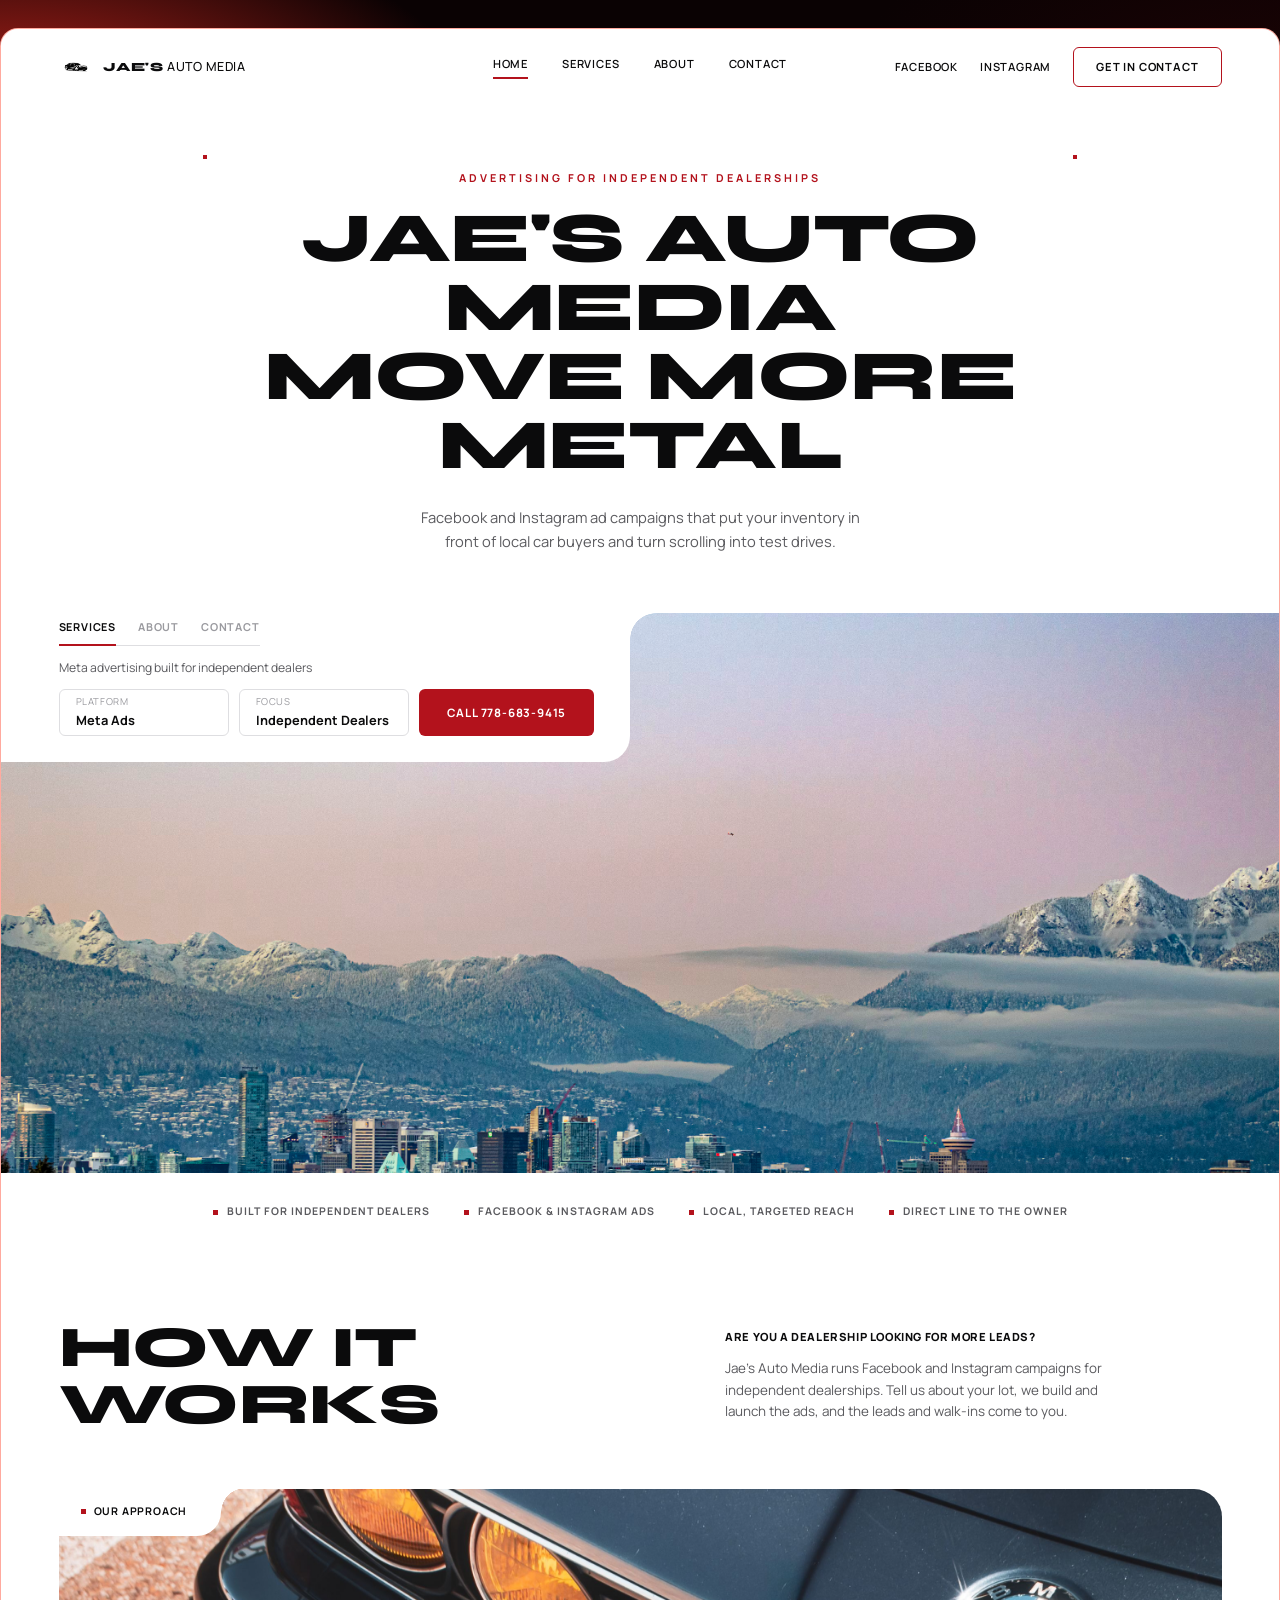
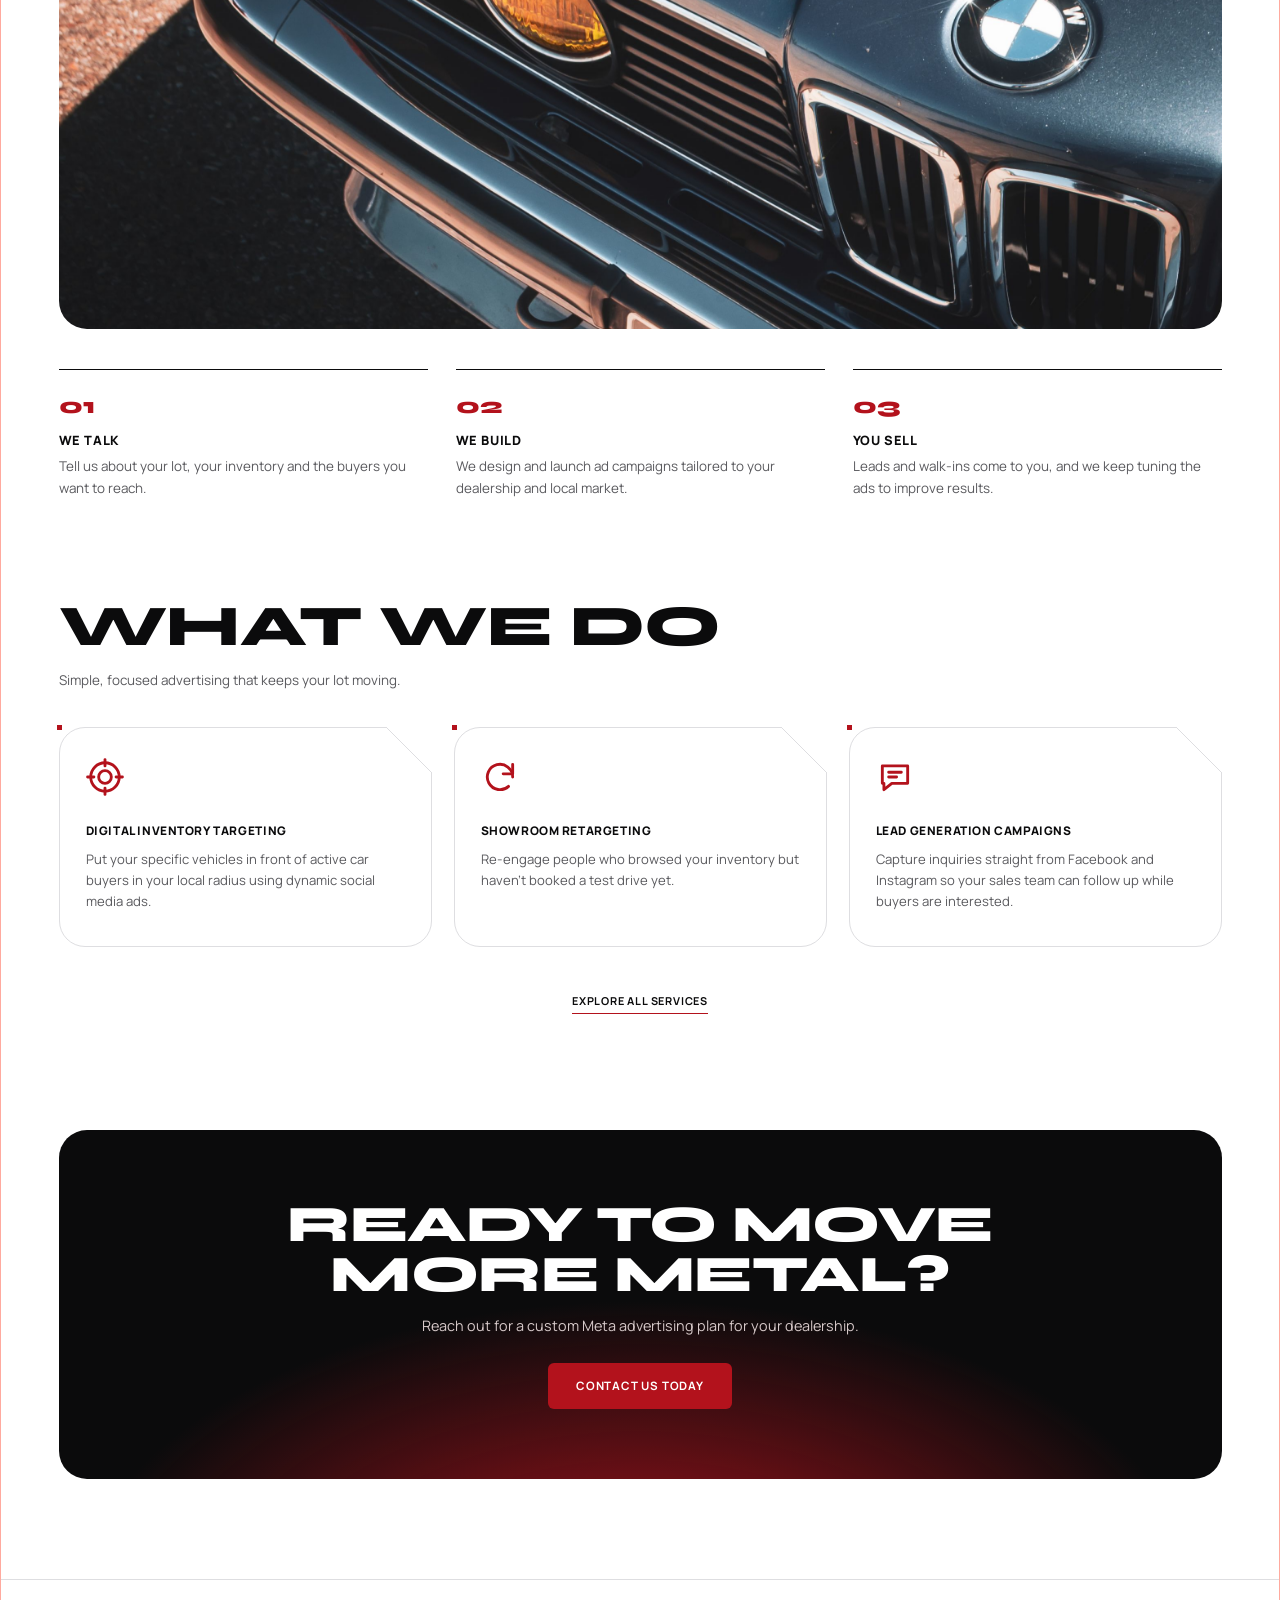
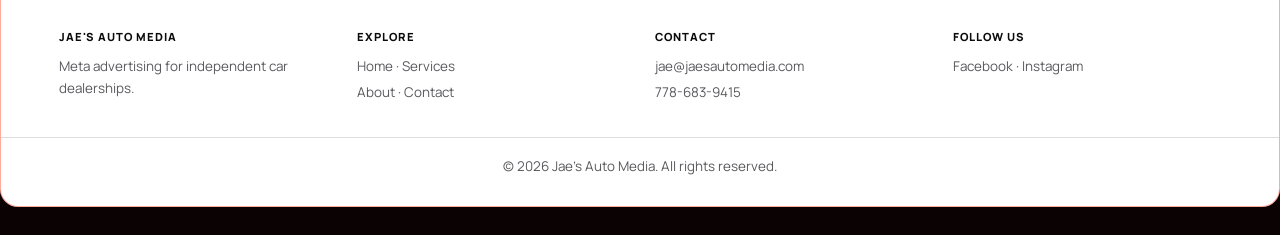
==== index.html @ a82a71c2 "Add files via upload" ====
<!DOCTYPE html>
<html lang="en">
<head>
    <meta charset="UTF-8">
    <meta name="viewport" content="width=device-width, initial-scale=1.0">
    <meta name="theme-color" content="#0a0203">
    <title>Jae's Auto Media | Meta Advertising for Independent Car Dealerships</title>
    <meta name="description" content="Facebook and Instagram advertising built for independent car dealerships. Put your inventory in front of local buyers and fill your lot with real leads.">
    <link rel="preconnect" href="https://fonts.googleapis.com">
    <link rel="preconnect" href="https://fonts.gstatic.com" crossorigin>
    <link href="https://fonts.googleapis.com/css2?family=Manrope:wght@400;500;600;700;800&family=Syne:wght@700;800&display=swap" rel="stylesheet">
    <link rel="stylesheet" href="styles.css">
</head>
<body>
<div class="page">

    <header class="site-header">
        <div class="header-inner">
            <a href="index.html" class="logo-link">
                <img src="images/logo.jpg" alt="Jae's Auto Media Logo" class="nav-logo" onerror="this.style.display='none'">
                <span class="logo-name"><b>Jae's</b>Auto Media</span>
            </a>
            <nav class="mainnav" aria-label="Site pages">
                <a href="index.html" aria-current="page">Home</a>
                <a href="services.html">Services</a>
                <a href="about.html">About</a>
                <a href="contact.html">Contact</a>
            </nav>
            <div class="header-actions">
                <a href="https://www.facebook.com/profile.php?id=61595789626539" target="_blank" rel="noopener" class="social-link">Facebook</a>
                <a href="https://www.instagram.com/jaesautomediaads/" target="_blank" rel="noopener" class="social-link">Instagram</a>
                <a href="contact.html" class="btn-outline">Get in Contact</a>
            </div>
        </div>
    </header>

    <main>
        <section class="hero">
            <div class="hero-text">
                <p class="eyebrow">Advertising for independent dealerships</p>
                <h1 class="display">Jae's Auto Media<br>Move More Metal</h1>
                <p class="hero-sub">Facebook and Instagram ad campaigns that put your inventory in front of local car buyers and turn scrolling into test drives.</p>
            </div>

            <div class="hero-media">
                <div class="hero-photo" role="img" aria-label="Cars on a dealership lot"></div>
                <div class="cutout">
                    <div class="tabs">
                        <a href="services.html" class="active">Services</a>
                        <a href="about.html">About</a>
                        <a href="contact.html">Contact</a>
                    </div>
                    <p class="cut-sub">Meta advertising built for independent dealers</p>
                    <div class="fields">
                        <div class="field"><small>Platform</small><span>Meta Ads</span></div>
                        <div class="field"><small>Focus</small><span>Independent Dealers</span></div>
                        <a href="tel:7786839415" class="btn-red">Call 778-683-9415</a>
                    </div>
                </div>
            </div>

            <div class="highlights">
                <span>Built for independent dealers</span>
                <span>Facebook &amp; Instagram ads</span>
                <span>Local, targeted reach</span>
                <span>Direct line to the owner</span>
            </div>
        </section>

        <section id="process" class="section">
            <div class="two-col">
                <h2 class="display section-title">How it works</h2>
                <div class="side-text">
                    <h4>Are you a dealership looking for more leads?</h4>
                    <p>Jae's Auto Media runs Facebook and Instagram campaigns for independent dealerships. Tell us about your lot, we build and launch the ads, and the leads and walk-ins come to you.</p>
                </div>
            </div>

            <div class="photo-block photo-work" role="img" aria-label="Our approach">
                <div class="cut-label">Our approach</div>
            </div>

            <div class="steps">
                <div class="step">
                    <span class="num">01</span>
                    <h3>We Talk</h3>
                    <p>Tell us about your lot, your inventory and the buyers you want to reach.</p>
                </div>
                <div class="step">
                    <span class="num">02</span>
                    <h3>We Build</h3>
                    <p>We design and launch ad campaigns tailored to your dealership and local market.</p>
                </div>
                <div class="step">
                    <span class="num">03</span>
                    <h3>You Sell</h3>
                    <p>Leads and walk-ins come to you, and we keep tuning the ads to improve results.</p>
                </div>
            </div>
        </section>

        <section id="services" class="section">
            <h2 class="display section-title">What we do</h2>
            <p class="intro">Simple, focused advertising that keeps your lot moving.</p>

            <div class="cards">
                <a href="services.html" class="card">
                    <div class="icon"><svg viewBox="0 0 24 24" fill="none" stroke="currentColor" stroke-width="1.8" stroke-linecap="round" stroke-linejoin="round" aria-hidden="true"><circle cx="12" cy="12" r="9"/><circle cx="12" cy="12" r="4"/><path d="M12 1v4M12 19v4M1 12h4M19 12h4"/></svg></div>
                    <h3>Digital Inventory Targeting</h3>
                    <p>Put your specific vehicles in front of active car buyers in your local radius using dynamic social media ads.</p>
                </a>
                <a href="services.html" class="card">
                    <div class="icon"><svg viewBox="0 0 24 24" fill="none" stroke="currentColor" stroke-width="1.8" stroke-linecap="round" stroke-linejoin="round" aria-hidden="true"><path d="M20 12a8 8 0 1 0-2.6 5.9"/><path d="M20 4v6h-6"/></svg></div>
                    <h3>Showroom Retargeting</h3>
                    <p>Re-engage people who browsed your inventory but haven't booked a test drive yet.</p>
                </a>
                <a href="services.html" class="card">
                    <div class="icon"><svg viewBox="0 0 24 24" fill="none" stroke="currentColor" stroke-width="1.8" stroke-linecap="round" stroke-linejoin="round" aria-hidden="true"><path d="M4 5h16v11H10l-5 4v-4H4z"/><path d="M8 9h8M8 12h5"/></svg></div>
                    <h3>Lead Generation Campaigns</h3>
                    <p>Capture inquiries straight from Facebook and Instagram so your sales team can follow up while buyers are interested.</p>
                </a>
            </div>

            <p class="link-row"><a href="services.html" class="underline-link">Explore all services</a></p>
        </section>

        <section class="cta">
            <div class="cta-box">
                <h2 class="display">Ready to move more metal?</h2>
                <p>Reach out for a custom Meta advertising plan for your dealership.</p>
                <a href="contact.html" class="btn-red">Contact us today</a>
            </div>
        </section>
    </main>

    <footer class="site-footer">
        <div class="footer-grid">
            <div>
                <h3>Jae's Auto Media</h3>
                <p>Meta advertising for independent car dealerships.</p>
            </div>
            <div>
                <h3>Explore</h3>
                <p><a href="index.html">Home</a> &middot; <a href="services.html">Services</a></p>
                <p><a href="about.html">About</a> &middot; <a href="contact.html">Contact</a></p>
            </div>
            <div>
                <h3>Contact</h3>
                <p><a href="mailto:jae@jaesautomedia.com">jae@jaesautomedia.com</a></p>
                <p><a href="tel:7786839415">778-683-9415</a></p>
            </div>
            <div>
                <h3>Follow Us</h3>
                <p>
                    <a href="https://www.facebook.com/profile.php?id=61595789626539" target="_blank" rel="noopener">Facebook</a> &middot;
                    <a href="https://www.instagram.com/jaesautomediaads/" target="_blank" rel="noopener">Instagram</a>
                </p>
            </div>
        </div>
        <p class="copyright">&copy; 2026 Jae's Auto Media. All rights reserved.</p>
    </footer>

</div>
</body>
</html>
---- styles.css ----
/* =====================================================
   Jae's Auto Media - clean editorial style, red / white / black
   Photo slots: images/hero.jpg, car1.jpg, car2.jpg, car3.jpg, about.jpg, logo.jpg
   Every photo slot has a dark red gradient fallback, so nothing looks broken without them.
   ===================================================== */

:root {
    --red: #b3121c;
    --red-bright: #d9232d;
    --red-deep: #6e0a10;
    --ink: #0b0b0c;
    --gray: #5a5a5e;
    --soft: #9a9a9f;
    --line: #dedee1;
    --paper: #ffffff;
    --head-font: 'Syne', 'Arial Black', Impact, 'Segoe UI', sans-serif;
    --body-font: 'Manrope', 'Segoe UI', Tahoma, Geneva, Verdana, sans-serif;
    --pad: 4.5%;
}

* { box-sizing: border-box; }

html { scroll-behavior: smooth; }

body {
    margin: 0;
    min-height: 100vh;
    font-family: var(--body-font);
    color: var(--ink);
    line-height: 1.6;
    background-color: #0a0203;
    background-image:
        radial-gradient(55% 38% at 0% 16%, #d8281f 0%, transparent 70%),
        radial-gradient(45% 30% at 100% 10%, #1b0305 0%, transparent 75%),
        radial-gradient(55% 40% at 100% 58%, #b3121c 0%, transparent 70%),
        radial-gradient(60% 35% at 0% 92%, #8e0e15 0%, transparent 70%);
    background-attachment: fixed;
}

img { max-width: 100%; }

a { color: inherit; }

/* white page floating on the dark red backdrop */
.page {
    max-width: 1320px;
    margin: 28px auto;
    background: var(--paper);
    border: 1px solid rgba(255, 100, 80, 0.55);
    border-radius: 18px;
    overflow: clip;
}

/* ---------- Header ---------- */
.site-header {
    position: sticky;
    top: 0;
    z-index: 50;
    background: rgba(255, 255, 255, 0.96);
    backdrop-filter: blur(6px);
}

.header-inner {
    display: grid;
    grid-template-columns: 1fr auto 1fr;
    align-items: center;
    gap: 20px;
    padding: 18px var(--pad);
}

.logo-link { display: inline-flex; align-items: center; gap: 10px; text-decoration: none; justify-self: start; }

.nav-logo { height: 34px; width: auto; border-radius: 4px; }

.logo-name {
    font-size: 0.78rem;
    font-weight: 500;
    letter-spacing: 0.5px;
    text-transform: uppercase;
    white-space: nowrap;
}

.logo-name b { font-family: var(--head-font); font-weight: 800; margin-right: 4px; }

.mainnav { display: flex; gap: 34px; }

.mainnav a {
    padding-bottom: 4px;
    border-bottom: 2px solid transparent;
    text-decoration: none;
    font-size: 0.7rem;
    font-weight: 600;
    letter-spacing: 0.8px;
    text-transform: uppercase;
    transition: color 0.15s, border-color 0.15s;
}

.mainnav a:hover { color: var(--red); }

.mainnav a[aria-current="page"] { border-color: var(--red); }

.header-actions { display: flex; align-items: center; gap: 22px; justify-self: end; }

.social-link {
    text-decoration: none;
    font-size: 0.7rem;
    font-weight: 600;
    letter-spacing: 0.8px;
    text-transform: uppercase;
}

.social-link:hover { color: var(--red); }

.btn-outline {
    display: inline-block;
    padding: 10px 22px;
    border: 1px solid var(--red);
    border-radius: 6px;
    text-decoration: none;
    font-size: 0.7rem;
    font-weight: 700;
    letter-spacing: 0.8px;
    text-transform: uppercase;
    color: var(--ink);
    transition: background 0.15s, color 0.15s;
}

.btn-outline:hover { background: var(--red); color: #fff; }

.btn-red {
    display: inline-flex;
    align-items: center;
    justify-content: center;
    padding: 0 28px;
    min-height: 46px;
    border-radius: 6px;
    background: var(--red);
    color: #fff;
    text-decoration: none;
    font-size: 0.72rem;
    font-weight: 700;
    letter-spacing: 0.8px;
    text-transform: uppercase;
    transition: background 0.15s, transform 0.15s;
}

.btn-red:hover { background: var(--red-deep); transform: translateY(-2px); }

/* ---------- Shared type ---------- */
.display {
    margin: 0;
    font-family: var(--head-font);
    font-weight: 800;
    text-transform: uppercase;
    line-height: 0.98;
    letter-spacing: -0.5px;
    text-wrap: balance;
}

.eyebrow {
    margin: 0 0 18px;
    font-size: 0.68rem;
    font-weight: 700;
    letter-spacing: 3px;
    text-transform: uppercase;
    color: var(--red);
}

.section { padding: 100px var(--pad) 0; }

.section-title { font-size: clamp(2rem, 4.6vw, 3.6rem); }

/* ---------- Hero ---------- */
.hero { padding-top: 64px; }

.hero-text {
    position: relative;
    max-width: 1040px;
    margin: 0 auto;
    padding: 0 var(--pad);
    text-align: center;
}

.hero-text::before,
.hero-text::after {
    content: "";
    position: absolute;
    top: -14px;
    width: 4px;
    height: 4px;
    background: var(--red);
}

.hero-text::before { left: 8%; }
.hero-text::after { right: 8%; }

.hero h1 { font-size: clamp(2.2rem, 6vw, 4.4rem); }

.hero-sub {
    max-width: 460px;
    margin: 26px auto 0;
    font-size: 0.92rem;
    color: var(--gray);
}

.hero-media { position: relative; margin-top: 60px; }

.hero-photo {
    height: clamp(340px, 44vw, 560px);
    background:
        url('images/hero.jpg') center / cover no-repeat,
        linear-gradient(120deg, #0a0203 0%, #4a0509 45%, #b3121c 100%);
}

/* white cut-out in the corner of the photo that holds the quick-start strip */
.cutout {
    position: absolute;
    top: 0;
    left: 0;
    padding: 0 36px 26px var(--pad);
    background: #fff;
    border-bottom-right-radius: 26px;
}

.cutout::after {
    content: "";
    position: absolute;
    top: 0;
    left: 100%;
    width: 26px;
    height: 26px;
    background: radial-gradient(circle at 100% 100%, transparent 25.5px, #fff 26px);
}

.tabs { display: inline-flex; gap: 22px; border-bottom: 1px solid var(--line); }

.tabs a {
    padding-bottom: 8px;
    margin-bottom: -1px;
    border-bottom: 2px solid transparent;
    text-decoration: none;
    font-size: 0.68rem;
    font-weight: 700;
    letter-spacing: 0.8px;
    text-transform: uppercase;
    color: var(--soft);
}

.tabs a.active,
.tabs a:hover { color: var(--ink); border-color: var(--red); }

.cut-sub { margin: 12px 0 12px; font-size: 0.76rem; color: var(--gray); }

.fields { display: flex; flex-wrap: wrap; gap: 10px; }

.field {
    min-width: 170px;
    padding: 6px 16px;
    border: 1px solid var(--line);
    border-radius: 6px;
    line-height: 1.3;
}

.field small { display: block; font-size: 0.6rem; color: var(--soft); text-transform: uppercase; letter-spacing: 0.6px; }

.field span { font-size: 0.8rem; font-weight: 700; }

.highlights {
    display: flex;
    flex-wrap: wrap;
    justify-content: center;
    gap: 10px 34px;
    padding: 30px var(--pad) 0;
}

.highlights span {
    position: relative;
    padding-left: 14px;
    font-size: 0.66rem;
    font-weight: 700;
    letter-spacing: 1px;
    text-transform: uppercase;
    color: var(--gray);
}

.highlights span::before {
    content: "";
    position: absolute;
    left: 0;
    top: 50%;
    width: 5px;
    height: 5px;
    margin-top: -2px;
    background: var(--red);
}

/* ---------- Two-column heading rows ---------- */
.two-col {
    display: grid;
    grid-template-columns: 1.1fr 0.9fr;
    gap: 60px;
    align-items: start;
}

.side-text { max-width: 400px; padding-top: 8px; }

.side-text h4 {
    margin: 0 0 12px;
    font-size: 0.7rem;
    font-weight: 800;
    letter-spacing: 0.6px;
    text-transform: uppercase;
}

.side-text p { margin: 0; font-size: 0.84rem; color: var(--gray); }

/* ---------- Photo blocks with a cut-out label ---------- */
.photo-block {
    position: relative;
    min-height: clamp(280px, 38vw, 440px);
    /* top-left stays square because the white label covers that corner */
    border-radius: 0 28px 28px 28px;
    overflow: hidden;
    background-size: cover;
    background-position: center;
}

.photo-work {
    margin-top: 56px;
    background-image: url('images/car2.jpg'), linear-gradient(135deg, #0a0203, #4a0509 55%, #b3121c);
}

.photo-1 { background-image: url('images/car1.jpg'), linear-gradient(135deg, #0a0203, #4a0509 55%, #b3121c); }
.photo-2 { background-image: url('images/car2.jpg'), linear-gradient(135deg, #1b0305, #6e0a10 55%, #d9232d); }
.photo-3 { background-image: url('images/car3.jpg'), linear-gradient(135deg, #0a0203, #8e0e15 55%, #d9232d); }

/* About photo: put your picture at images/about.jpg */
.photo-about { background-image: url('images/about.jpg'), linear-gradient(135deg, #0a0203, #4a0509 55%, #b3121c); }

.cut-label {
    position: absolute;
    top: -1px;
    left: -1px;
    display: flex;
    align-items: center;
    gap: 8px;
    padding: 15px 34px 16px 23px;
    background: #fff;
    border-bottom-right-radius: 24px;
    font-size: 0.66rem;
    font-weight: 700;
    letter-spacing: 0.8px;
    text-transform: uppercase;
}

.cut-label::before {
    content: "";
    width: 5px;
    height: 5px;
    background: var(--red);
}

.cut-label::after {
    content: "";
    position: absolute;
    top: 0;
    left: 100%;
    width: 24px;
    height: 24px;
    background: radial-gradient(circle at 100% 100%, transparent 23.5px, #fff 24px);
}

/* ---------- Steps ---------- */
.steps {
    display: grid;
    grid-template-columns: repeat(3, 1fr);
    gap: 28px;
    margin-top: 40px;
}

.step { padding-top: 18px; border-top: 1px solid var(--ink); }

.step .num {
    font-family: var(--head-font);
    font-weight: 800;
    font-size: 1.4rem;
    color: var(--red);
}

.step h3 {
    margin: 6px 0 6px;
    font-size: 0.8rem;
    font-weight: 800;
    letter-spacing: 0.6px;
    text-transform: uppercase;
}

.step p { margin: 0; font-size: 0.84rem; color: var(--gray); }

/* ---------- Cards with a notched corner ---------- */
.intro { margin: 14px 0 0; font-size: 0.84rem; color: var(--gray); }

.cards {
    display: grid;
    grid-template-columns: repeat(auto-fit, minmax(250px, 1fr));
    gap: 22px;
    margin-top: 36px;
}

.card {
    position: relative;
    display: block;
    padding: 30px 26px 34px;
    border: 1px solid var(--line);
    border-radius: 26px;
    border-top-right-radius: 0;
    background: #fff;
    text-decoration: none;
    transition: transform 0.2s, border-color 0.2s;
}

/* diagonal notch in the top-right corner */
.card::after {
    content: "";
    position: absolute;
    top: -1px;
    right: -1px;
    width: 46px;
    height: 46px;
    background: linear-gradient(
        to top right,
        transparent calc(50% - 0.5px),
        var(--line) calc(50% - 0.5px) calc(50% + 0.5px),
        #fff calc(50% + 0.5px)
    );
}

/* small red dot accent */
.card::before {
    content: "";
    position: absolute;
    top: -3px;
    left: -3px;
    width: 5px;
    height: 5px;
    background: var(--red);
}

a.card:hover,
.card:hover { transform: translateY(-4px); border-color: var(--red); }

.card:hover::after {
    background: linear-gradient(
        to top right,
        transparent calc(50% - 0.5px),
        var(--red) calc(50% - 0.5px) calc(50% + 0.5px),
        #fff calc(50% + 0.5px)
    );
}

.card .icon { width: 38px; height: 38px; color: var(--red); }

.card .icon svg { width: 100%; height: 100%; display: block; }

.card h3 {
    margin: 26px 0 8px;
    font-size: 0.74rem;
    font-weight: 800;
    letter-spacing: 0.6px;
    text-transform: uppercase;
    color: var(--ink);
}

.card p { margin: 0; font-size: 0.82rem; color: var(--gray); word-break: break-word; }

.card .value { color: var(--red); font-weight: 700; }

.card .big-num {
    font-family: var(--head-font);
    font-weight: 800;
    font-size: 2rem;
    line-height: 1;
    color: var(--red);
}

.link-row { margin-top: 40px; text-align: center; }

.underline-link {
    display: inline-block;
    padding-bottom: 3px;
    border-bottom: 1px solid var(--red);
    text-decoration: none;
    font-size: 0.68rem;
    font-weight: 700;
    letter-spacing: 0.8px;
    text-transform: uppercase;
}

.underline-link:hover { color: var(--red); }

/* ---------- Call to action ---------- */
.cta { padding: 100px var(--pad) 0; }

.cta-box {
    padding: 70px 24px;
    border-radius: 28px;
    text-align: center;
    color: #fff;
    background:
        radial-gradient(70% 130% at 50% 140%, #b3121c 0%, transparent 70%),
        #0b0b0c;
}

.cta-box h2 { font-size: clamp(1.9rem, 4.2vw, 3.2rem); }

.cta-box p { margin: 14px auto 26px; max-width: 460px; font-size: 0.9rem; color: #d6c9c9; }

/* ---------- Inner page hero ---------- */
.page-hero {
    position: relative;
    padding: 80px var(--pad) 0;
    text-align: center;
}

.page-hero h1 { font-size: clamp(2.4rem, 6.4vw, 4.7rem); }

.page-hero p { max-width: 480px; margin: 22px auto 0; font-size: 0.92rem; color: var(--gray); }

/* ---------- Services and About rows ---------- */
.detail {
    display: grid;
    grid-template-columns: 1fr 1fr;
    gap: 56px;
    align-items: center;
    margin-top: 80px;
}

.detail.reverse .photo-block { order: 2; }

.detail .photo-block { min-height: 380px; }

.detail-text h2 { font-size: clamp(1.6rem, 3.2vw, 2.4rem); }

.detail-text p { margin: 14px 0 0; font-size: 0.88rem; color: var(--gray); }

.check-list { list-style: none; margin: 18px 0 6px; padding: 0; }

.check-list li {
    position: relative;
    padding: 7px 0 7px 22px;
    border-bottom: 1px solid var(--line);
    font-size: 0.84rem;
}

.check-list li::before {
    content: "";
    position: absolute;
    left: 0;
    top: 50%;
    width: 6px;
    height: 6px;
    margin-top: -3px;
    background: var(--red);
}

.best-for { font-size: 0.82rem !important; }

.best-for b { color: var(--red); font-weight: 800; }

.contact-note { max-width: 520px; margin: 54px auto 0; text-align: center; font-size: 0.88rem; color: var(--gray); }

.brand-logo { max-width: 150px; height: auto; margin-bottom: 14px; border-radius: 8px; }

/* ---------- Footer ---------- */
.site-footer { margin-top: 100px; border-top: 1px solid var(--line); }

.footer-grid {
    display: grid;
    grid-template-columns: repeat(auto-fit, minmax(200px, 1fr));
    gap: 30px;
    padding: 48px var(--pad) 26px;
}

.site-footer h3 {
    margin: 0 0 10px;
    font-size: 0.7rem;
    font-weight: 800;
    letter-spacing: 1px;
    text-transform: uppercase;
}

.site-footer p { margin: 4px 0; font-size: 0.84rem; color: var(--gray); }

.site-footer a { text-decoration: none; }

.site-footer a:hover { color: var(--red); }

.copyright {
    margin: 0;
    padding: 18px var(--pad) 24px;
    border-top: 1px solid var(--line);
    text-align: center;
    font-size: 0.74rem;
    color: var(--soft);
}

/* ---------- Tablet and mobile ---------- */
@media (max-width: 960px) {
    .header-inner { grid-template-columns: 1fr auto; row-gap: 12px; }
    .mainnav { grid-column: 1 / -1; grid-row: 2; justify-content: center; gap: 22px; }
    .social-link { display: none; }
    .two-col, .detail, .steps { grid-template-columns: 1fr; gap: 28px; }
    .detail.reverse .photo-block { order: 0; }
    .detail { margin-top: 56px; }
}

@media (max-width: 700px) {
    .page { margin: 12px; border-radius: 14px; }
    .section { padding-top: 72px; }
    .hero { padding-top: 44px; }
    .hero-text::before, .hero-text::after { display: none; }
    .hero-media { margin-top: 40px; }
    /* the strip becomes a normal block above the photo on small screens */
    .cutout { position: static; padding: 0 var(--pad) 22px; border-radius: 0; }
    .cutout::after { display: none; }
    .fields .field, .fields .btn-red { flex: 1 1 100%; }
    .highlights { gap: 8px 22px; }
    .photo-work { margin-top: 40px; }
    .cta, .site-footer { margin-top: 0; }
    .cta { padding-top: 72px; }
    .site-footer { margin-top: 72px; }
    .cta-box { padding: 54px 20px; }
}

@media (prefers-reduced-motion: reduce) {
    html { scroll-behavior: auto; }
    * { transition: none !important; }
}
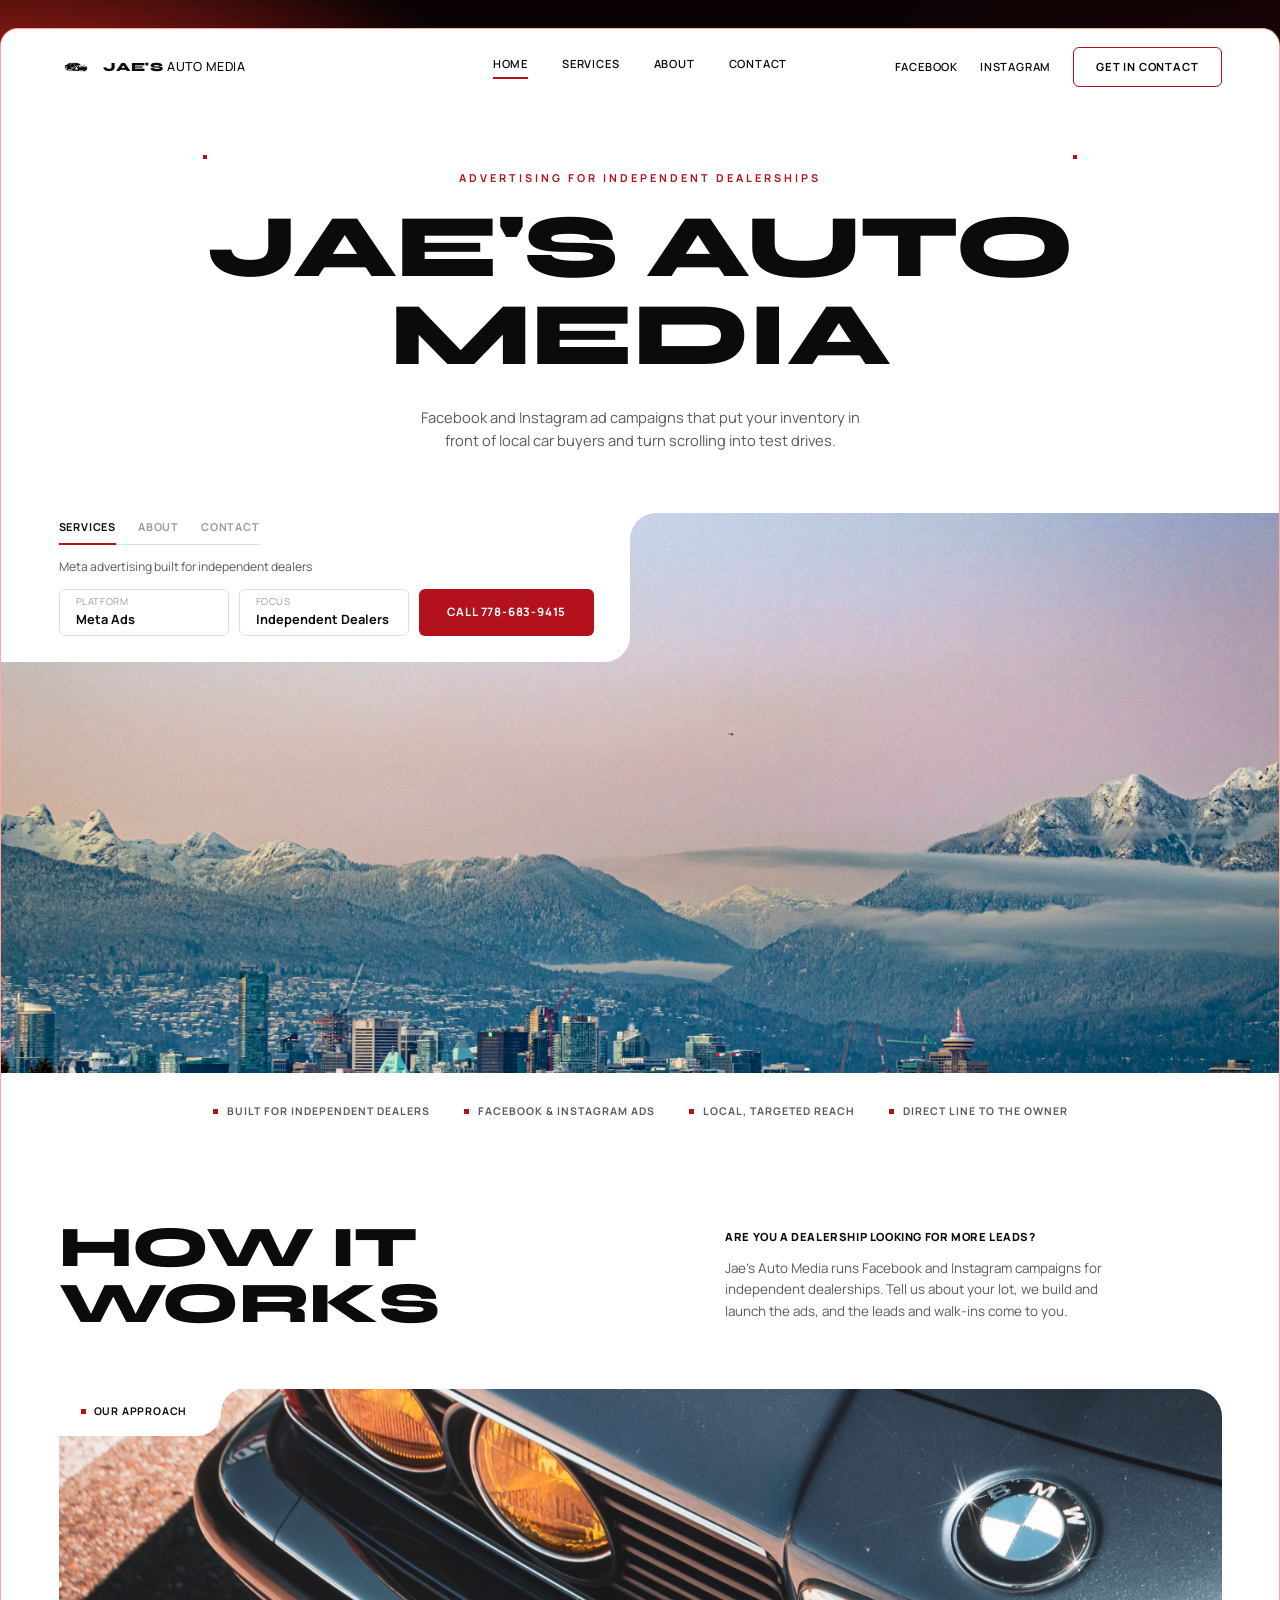
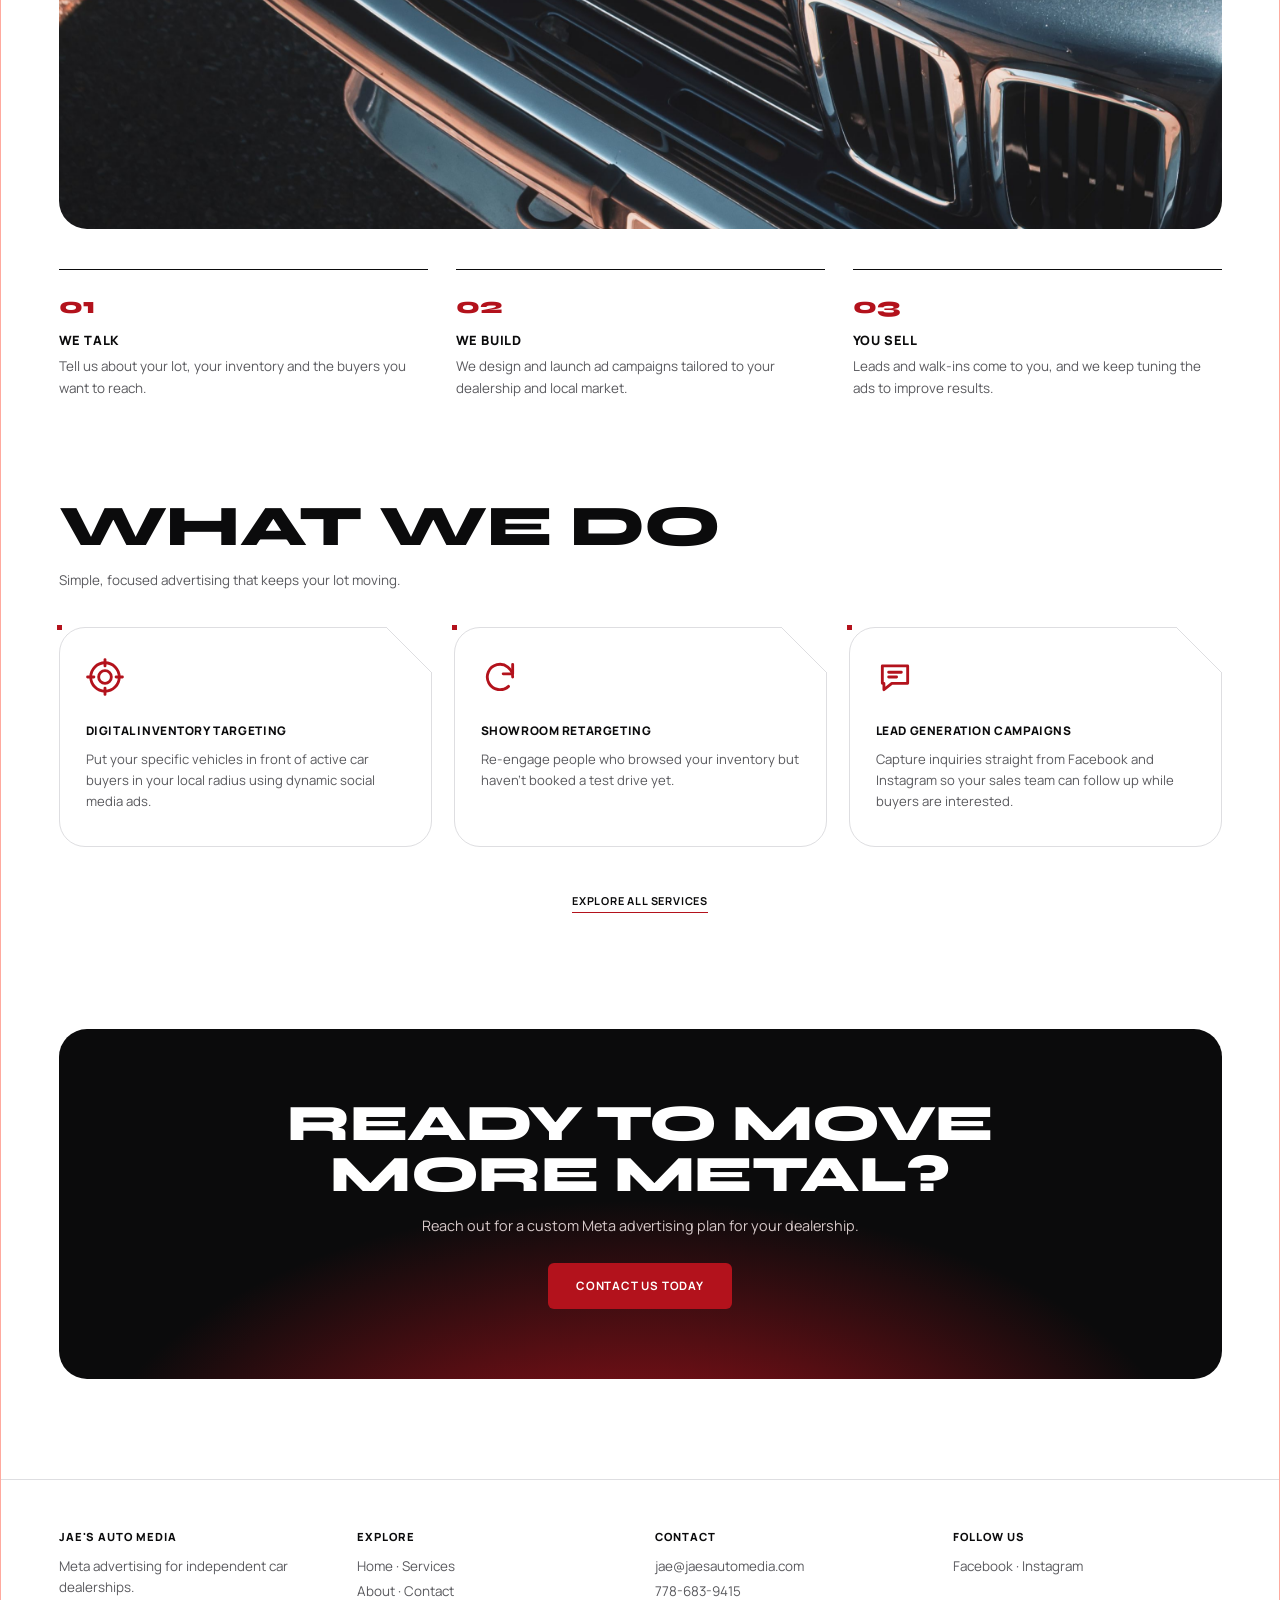
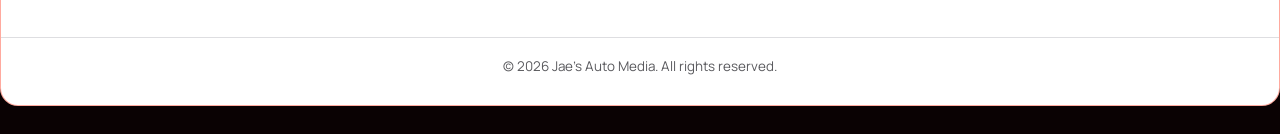
==== commit a1ddf94d: "Remove line break from hero heading and footer" ====
--- a/index.html
+++ b/index.html
@@ -38,7 +38,7 @@
         <section class="hero">
             <div class="hero-text">
                 <p class="eyebrow">Advertising for independent dealerships</p>
-                <h1 class="display">Jae's Auto Media<br>Move More Metal</h1>
+                <h1 class="display">Jae's Auto Media</h1>
                 <p class="hero-sub">Facebook and Instagram ad campaigns that put your inventory in front of local car buyers and turn scrolling into test drives.</p>
             </div>
 
--- a/styles.css
+++ b/styles.css
@@ -194,7 +194,7 @@
 .hero-text::before { left: 8%; }
 .hero-text::after { right: 8%; }
 
-.hero h1 { font-size: clamp(2.2rem, 6vw, 4.4rem); }
+.hero h1 { font-size: clamp(2.4rem, 7.4vw, 5.6rem); }
 
 .hero-sub {
     max-width: 460px;
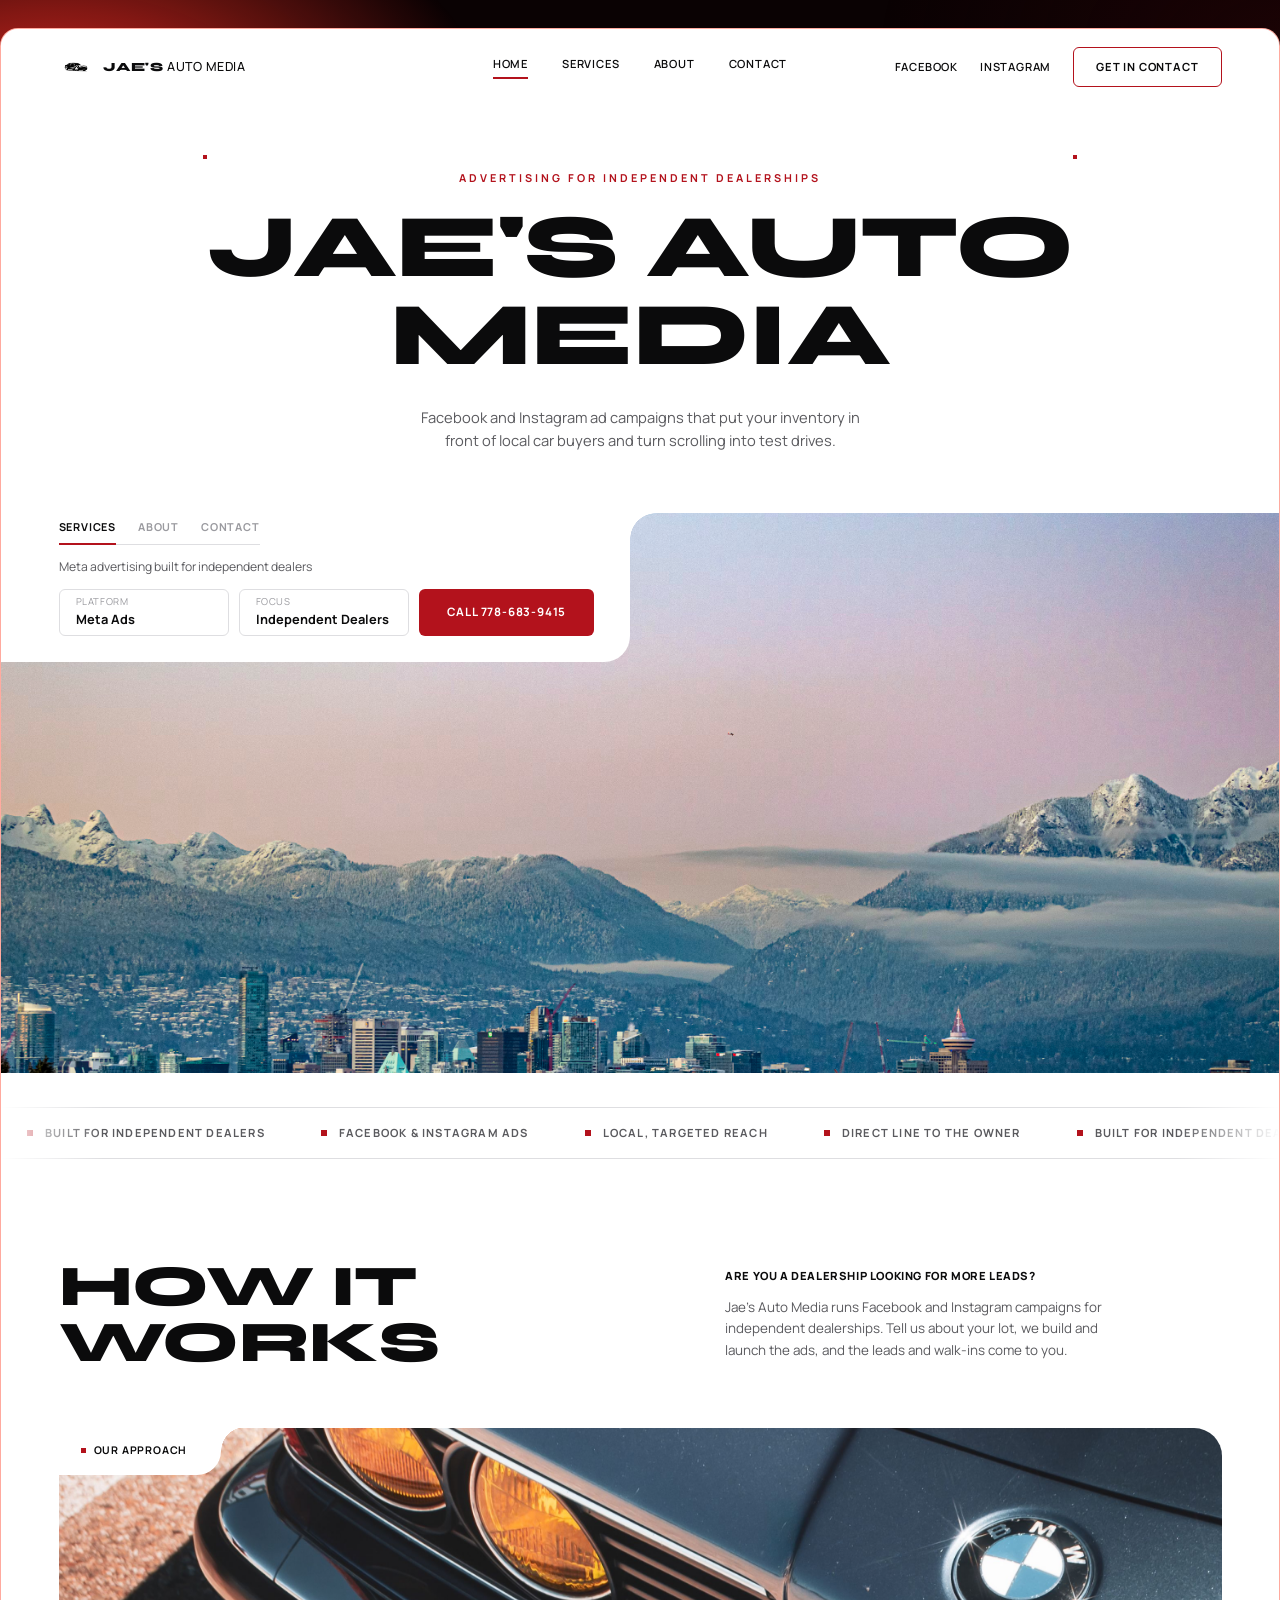
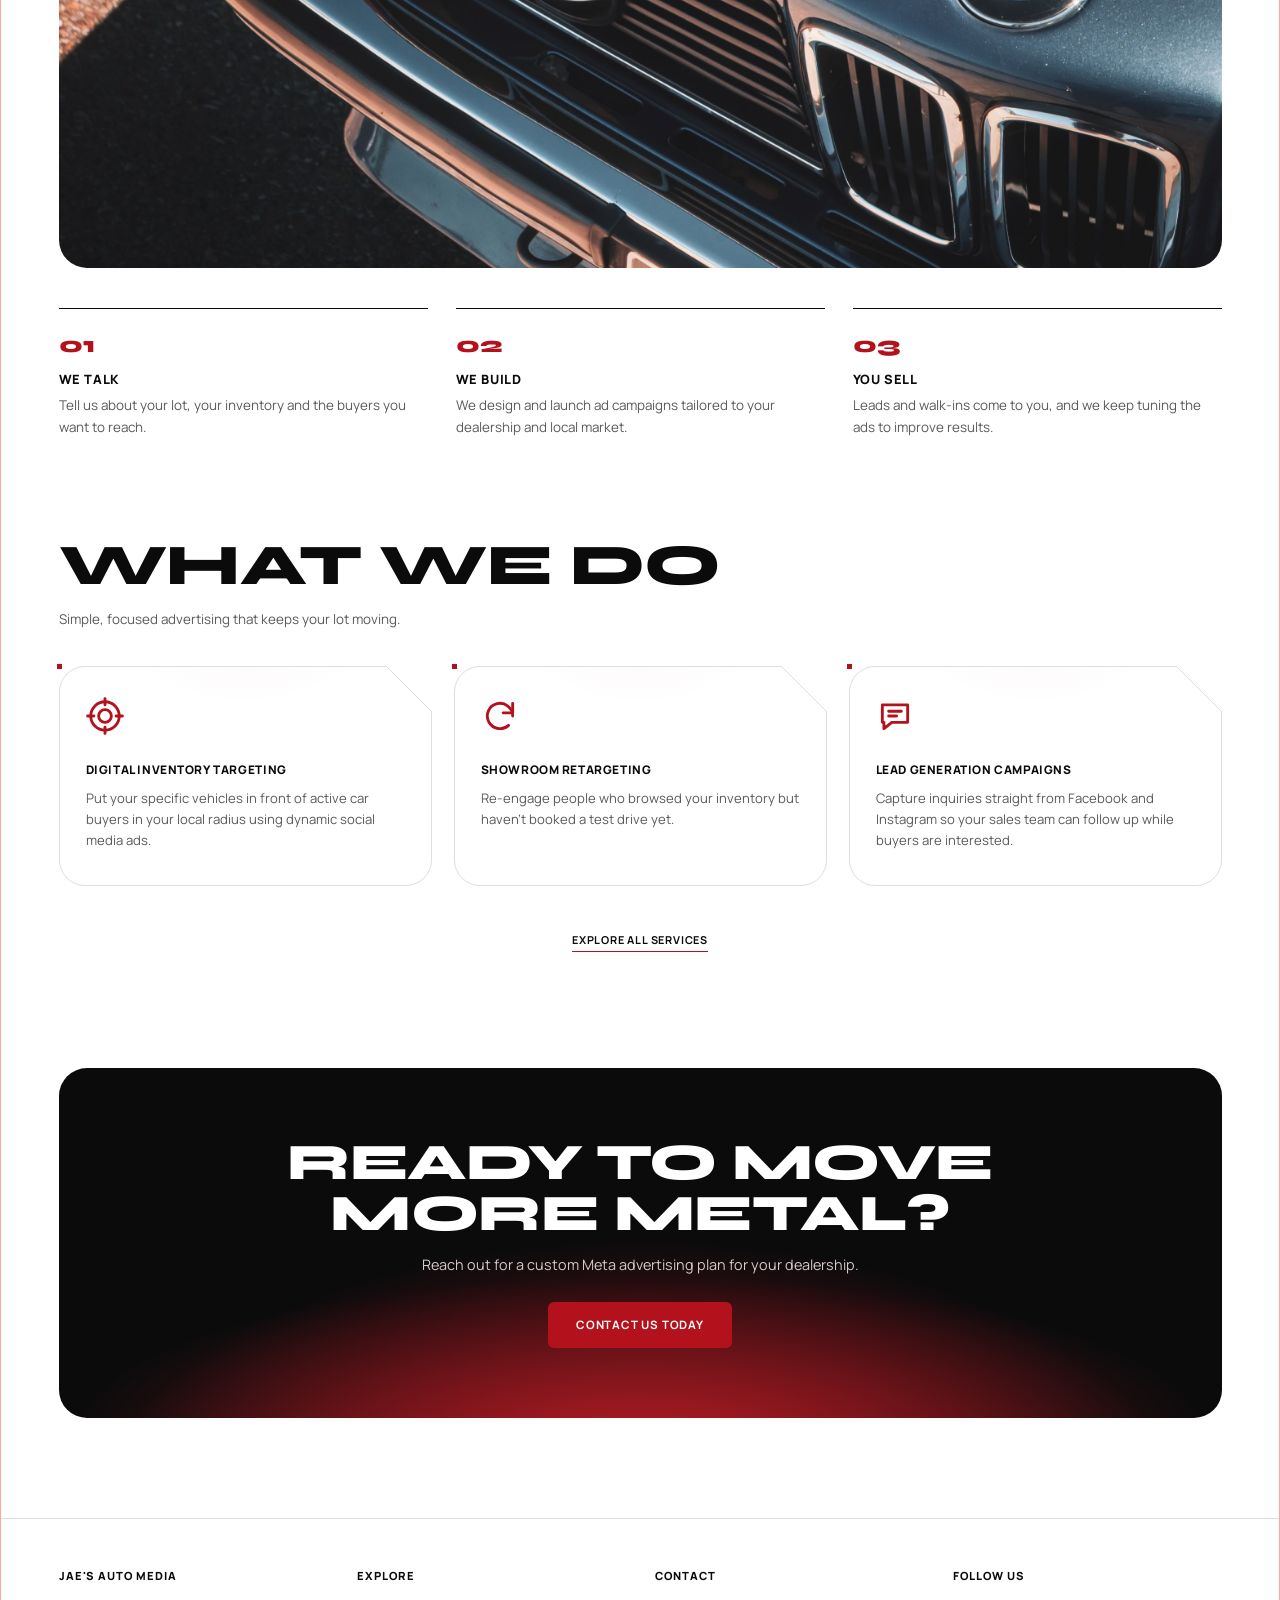
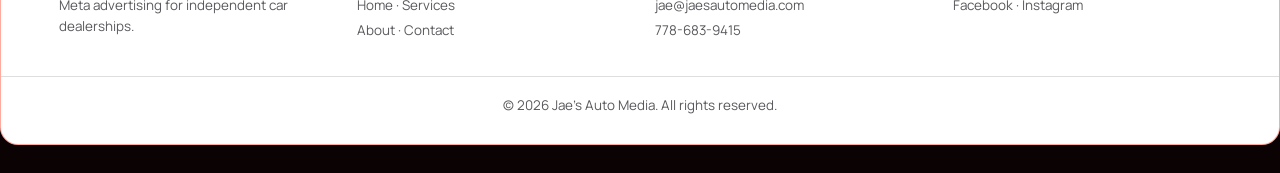
==== commit efb0f968: "Add files via upload" ====
--- a/index.html
+++ b/index.html
@@ -10,6 +10,8 @@
     <link rel="preconnect" href="https://fonts.gstatic.com" crossorigin>
     <link href="https://fonts.googleapis.com/css2?family=Manrope:wght@400;500;600;700;800&family=Syne:wght@700;800&display=swap" rel="stylesheet">
     <link rel="stylesheet" href="styles.css">
+    <script>document.documentElement.classList.add("js");</script>
+    <script src="script.js" defer></script>
 </head>
 <body>
 <div class="page">
@@ -59,11 +61,33 @@
                 </div>
             </div>
 
-            <div class="highlights">
-                <span>Built for independent dealers</span>
-                <span>Facebook &amp; Instagram ads</span>
-                <span>Local, targeted reach</span>
-                <span>Direct line to the owner</span>
+            <div class="ticker" aria-label="Highlights">
+                <div class="ticker-track">
+                    <div class="ticker-group">
+                        <span>Built for independent dealers</span>
+                        <span>Facebook &amp; Instagram ads</span>
+                        <span>Local, targeted reach</span>
+                        <span>Direct line to the owner</span>
+                    </div>
+                    <div class="ticker-group" aria-hidden="true">
+                        <span>Built for independent dealers</span>
+                        <span>Facebook &amp; Instagram ads</span>
+                        <span>Local, targeted reach</span>
+                        <span>Direct line to the owner</span>
+                    </div>
+                    <div class="ticker-group" aria-hidden="true">
+                        <span>Built for independent dealers</span>
+                        <span>Facebook &amp; Instagram ads</span>
+                        <span>Local, targeted reach</span>
+                        <span>Direct line to the owner</span>
+                    </div>
+                    <div class="ticker-group" aria-hidden="true">
+                        <span>Built for independent dealers</span>
+                        <span>Facebook &amp; Instagram ads</span>
+                        <span>Local, targeted reach</span>
+                        <span>Direct line to the owner</span>
+                    </div>
+                </div>
             </div>
         </section>
 
--- a/styles.css
+++ b/styles.css
@@ -632,7 +632,249 @@
     .cta-box { padding: 54px 20px; }
 }
 
+/* =====================================================
+   Animation
+   ===================================================== */
+
+/* slowly drifting red glow behind the page */
+body { background-image: none; }
+
+body::before {
+    content: "";
+    position: fixed;
+    inset: -10%;
+    z-index: -1;
+    pointer-events: none;
+    background:
+        radial-gradient(40% 30% at 12% 18%, #d8281f 0%, transparent 70%),
+        radial-gradient(35% 28% at 92% 12%, #1b0305 0%, transparent 75%),
+        radial-gradient(40% 30% at 92% 60%, #b3121c 0%, transparent 70%),
+        radial-gradient(45% 30% at 8% 92%, #8e0e15 0%, transparent 70%);
+    animation: drift 20s ease-in-out infinite alternate;
+}
+
+@keyframes drift {
+    from { transform: translate3d(0, 0, 0) scale(1); }
+    to   { transform: translate3d(-3%, 4%, 0) scale(1.12); }
+}
+
+/* page entrance */
+.page { animation: pageIn 0.8s ease backwards; }
+
+@keyframes pageIn { from { opacity: 0; transform: translateY(16px); } }
+
+.site-header { animation: dropIn 0.7s ease 0.1s backwards; }
+
+@keyframes dropIn { from { opacity: 0; transform: translateY(-14px); } }
+
+.hero .eyebrow,
+.hero-sub,
+.page-hero p { animation: riseIn 0.9s cubic-bezier(0.2, 0.7, 0.2, 1) 0.35s backwards; }
+
+.hero .eyebrow { animation-delay: 0.2s; }
+
+.hero h1,
+.page-hero h1 { animation: maskUp 1s cubic-bezier(0.2, 0.7, 0.2, 1) 0.3s backwards; }
+
+@keyframes riseIn { from { opacity: 0; transform: translateY(22px); } }
+
+@keyframes maskUp {
+    from { opacity: 0; transform: translateY(34px); clip-path: inset(0 0 100% 0); }
+    to   { clip-path: inset(0 0 -20% 0); }
+}
+
+/* hero photo: fades in, then slowly zooms */
+.hero-media { overflow: hidden; }
+
+.hero-photo {
+    transform-origin: 60% 40%;
+    animation: photoIn 1.2s ease 0.4s backwards, kenburns 22s ease-in-out 1.6s infinite alternate;
+}
+
+@keyframes photoIn { from { opacity: 0; transform: scale(1.12); } }
+
+@keyframes kenburns { from { transform: scale(1); } to { transform: scale(1.08); } }
+
+.cutout { animation: slideRight 0.9s cubic-bezier(0.2, 0.7, 0.2, 1) 0.7s backwards; }
+
+@keyframes slideRight { from { opacity: 0; transform: translateX(-30px); } }
+
+/* scroll reveal (script.js adds .reveal and .in) */
+.js .reveal:not(.in) { opacity: 0; }
+
+.js .reveal.in { animation: revealUp 0.9s cubic-bezier(0.2, 0.7, 0.2, 1) var(--d, 0s) backwards; }
+
+.js .photo-block.reveal.in { animation-name: revealZoom; }
+
+@keyframes revealUp { from { opacity: 0; transform: translateY(34px); } }
+
+@keyframes revealZoom { from { opacity: 0; transform: translateY(34px) scale(0.97); } }
+
+/* scrolling highlights ticker */
+.ticker {
+    overflow: hidden;
+    margin-top: 34px;
+    padding: 16px 0;
+    border-top: 1px solid var(--line);
+    border-bottom: 1px solid var(--line);
+    -webkit-mask-image: linear-gradient(90deg, transparent, #000 8%, #000 92%, transparent);
+    mask-image: linear-gradient(90deg, transparent, #000 8%, #000 92%, transparent);
+}
+
+.ticker-track {
+    display: flex;
+    width: max-content;
+    animation: ticker 36s linear infinite;
+}
+
+.ticker:hover .ticker-track { animation-play-state: paused; }
+
+.ticker-group { display: flex; flex: none; }
+
+.ticker-group span {
+    position: relative;
+    padding: 0 30px 0 44px;
+    white-space: nowrap;
+    font-size: 0.7rem;
+    font-weight: 700;
+    letter-spacing: 1.2px;
+    text-transform: uppercase;
+    color: var(--gray);
+}
+
+.ticker-group span::before {
+    content: "";
+    position: absolute;
+    left: 26px;
+    top: 50%;
+    width: 6px;
+    height: 6px;
+    margin-top: -3px;
+    background: var(--red);
+}
+
+@keyframes ticker { to { transform: translateX(-50%); } }
+
+/* progress bar and header polish */
+.scroll-progress {
+    position: fixed;
+    top: 0;
+    left: 0;
+    z-index: 200;
+    width: 100%;
+    height: 3px;
+    transform: scaleX(0);
+    transform-origin: 0 50%;
+    background: linear-gradient(90deg, var(--red), #ff5a4a);
+    pointer-events: none;
+}
+
+.site-header { transition: box-shadow 0.3s; }
+
+.header-inner { transition: padding 0.3s; }
+
+.site-header.scrolled { box-shadow: 0 8px 24px rgba(0, 0, 0, 0.1); }
+
+.site-header.scrolled .header-inner { padding-top: 12px; padding-bottom: 12px; }
+
+/* hover effects */
+.mainnav a:not([aria-current="page"]):hover { border-color: rgba(179, 18, 28, 0.5); }
+
+.btn-red { position: relative; overflow: hidden; }
+
+.btn-red::after {
+    content: "";
+    position: absolute;
+    top: 0;
+    left: -60%;
+    width: 40%;
+    height: 100%;
+    background: linear-gradient(100deg, transparent, rgba(255, 255, 255, 0.35), transparent);
+    transform: skewX(-20deg);
+    transition: left 0.6s ease;
+}
+
+.btn-red:hover::after { left: 120%; }
+
+.card {
+    background:
+        radial-gradient(260px circle at var(--mx, 50%) var(--my, -60%), rgba(179, 18, 28, 0.08), transparent 65%),
+        #fff;
+}
+
+.card .icon { transition: transform 0.3s ease; }
+
+.card:hover .icon { transform: translateY(-4px) rotate(-6deg) scale(1.08); }
+
+.card h3 { transition: color 0.2s; }
+
+.card:hover h3 { color: var(--red); }
+
+.underline-link { transition: letter-spacing 0.25s, color 0.2s; }
+
+.underline-link:hover { letter-spacing: 1.6px; }
+
+/* gently pulsing red accents */
+.hero-text::before,
+.hero-text::after,
+.cut-label::before,
+.card::before { animation: blink 2.6s ease-in-out infinite; }
+
+.hero-text::after { animation-delay: 1.3s; }
+
+@keyframes blink { 50% { opacity: 0.25; } }
+
+/* moving glow in the call-to-action block */
+.cta-box { position: relative; overflow: hidden; }
+
+.cta-box::before {
+    content: "";
+    position: absolute;
+    left: -20%;
+    right: -20%;
+    bottom: -70%;
+    height: 130%;
+    background: radial-gradient(50% 50% at 50% 50%, rgba(217, 35, 45, 0.55), transparent 70%);
+    animation: glowMove 9s ease-in-out infinite alternate;
+    pointer-events: none;
+}
+
+.cta-box > * { position: relative; z-index: 1; }
+
+@keyframes glowMove { from { transform: translateX(-18%); } to { transform: translateX(18%); } }
+
+/* ---------- Reduce motion: keep soft fades, drop movement ---------- */
 @media (prefers-reduced-motion: reduce) {
     html { scroll-behavior: auto; }
-    * { transition: none !important; }
-}
+
+    body::before,
+    .cta-box::before,
+    .hero-text::before,
+    .hero-text::after,
+    .cut-label::before,
+    .card::before { animation: none; }
+
+    .page,
+    .site-header,
+    .hero .eyebrow,
+    .hero h1,
+    .hero-sub,
+    .page-hero h1,
+    .page-hero p,
+    .cutout,
+    .hero-photo { animation: fadeOnly 0.9s ease backwards; }
+
+    .js .reveal.in,
+    .js .photo-block.reveal.in { animation: fadeOnly 0.9s ease var(--d, 0s) backwards; }
+
+    @keyframes fadeOnly { from { opacity: 0; } }
+
+    .ticker { -webkit-mask-image: none; mask-image: none; }
+    .ticker-track { width: auto; animation: none; justify-content: center; }
+    .ticker-group:not(:first-child) { display: none; }
+    .ticker-group { flex-wrap: wrap; justify-content: center; }
+
+    .btn-red::after { display: none; }
+    .card:hover .icon { transform: none; }
+    .underline-link:hover { letter-spacing: 0.8px; }
+}
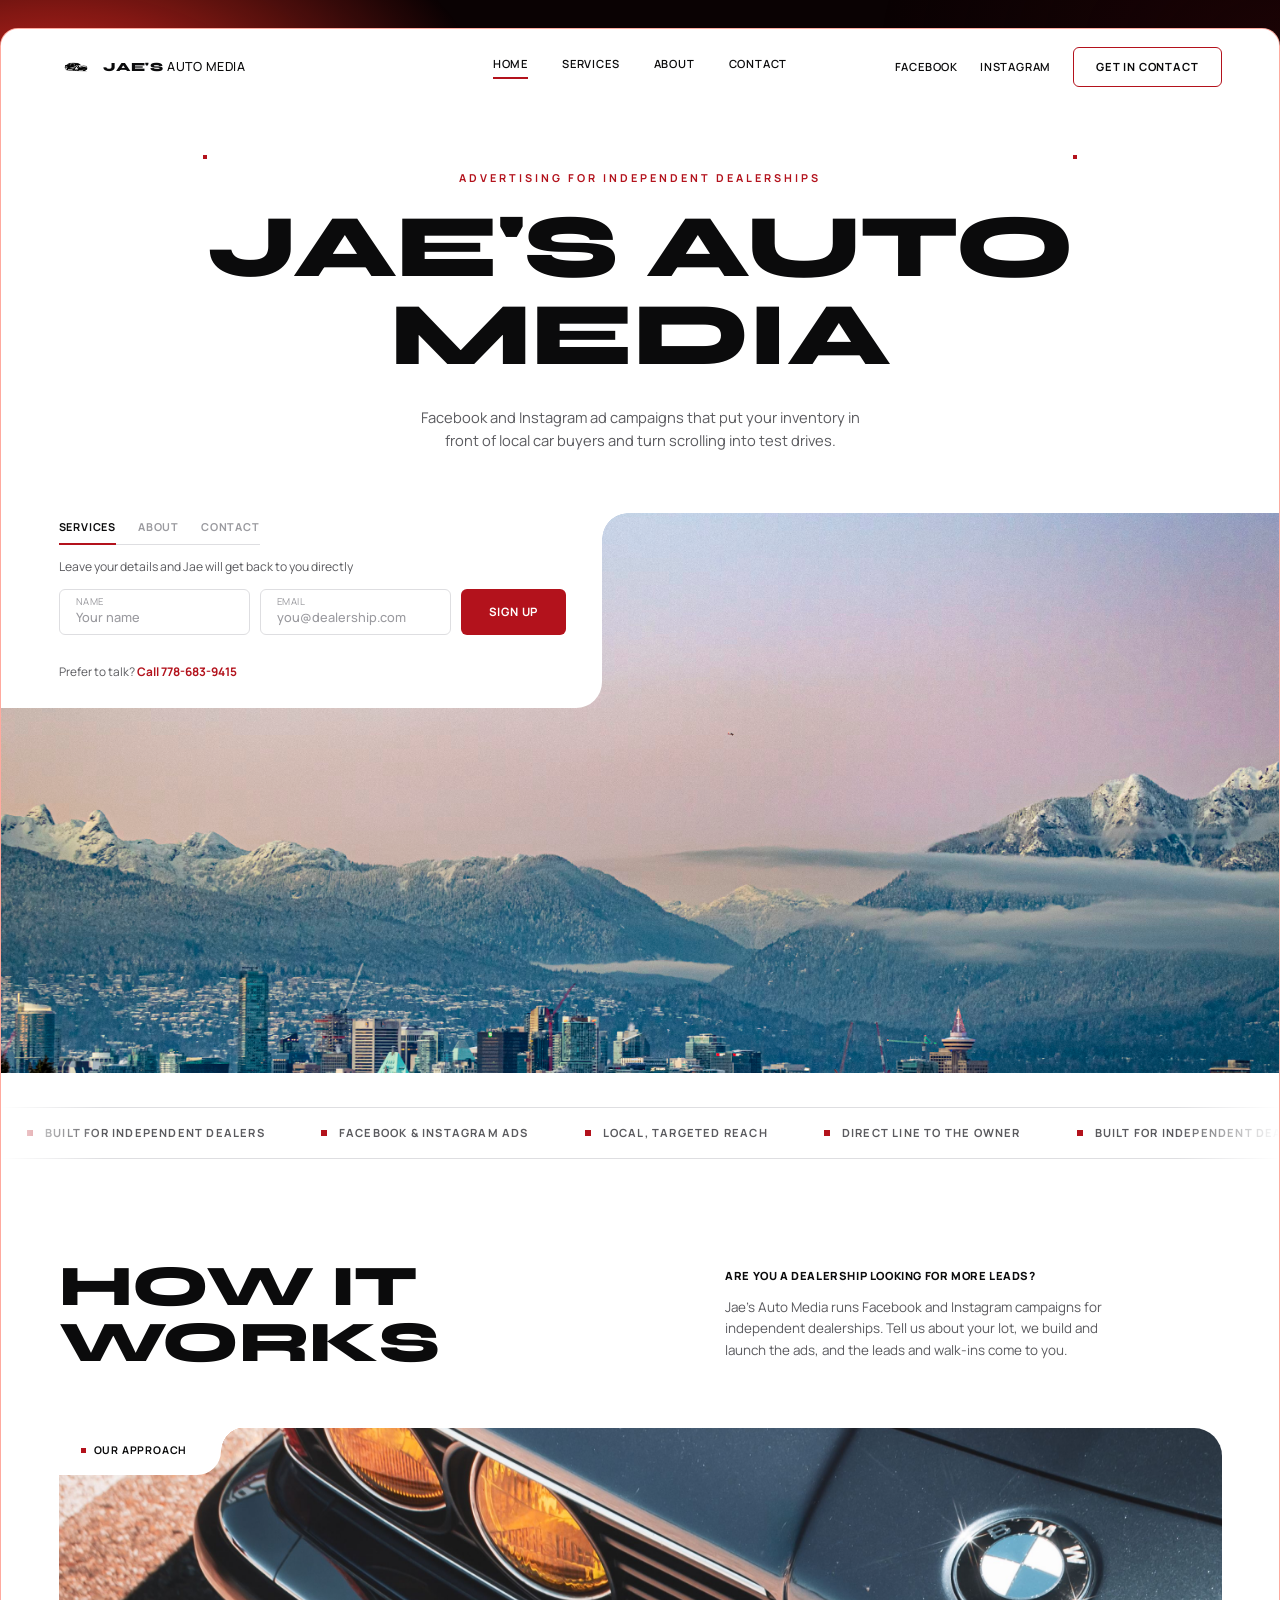
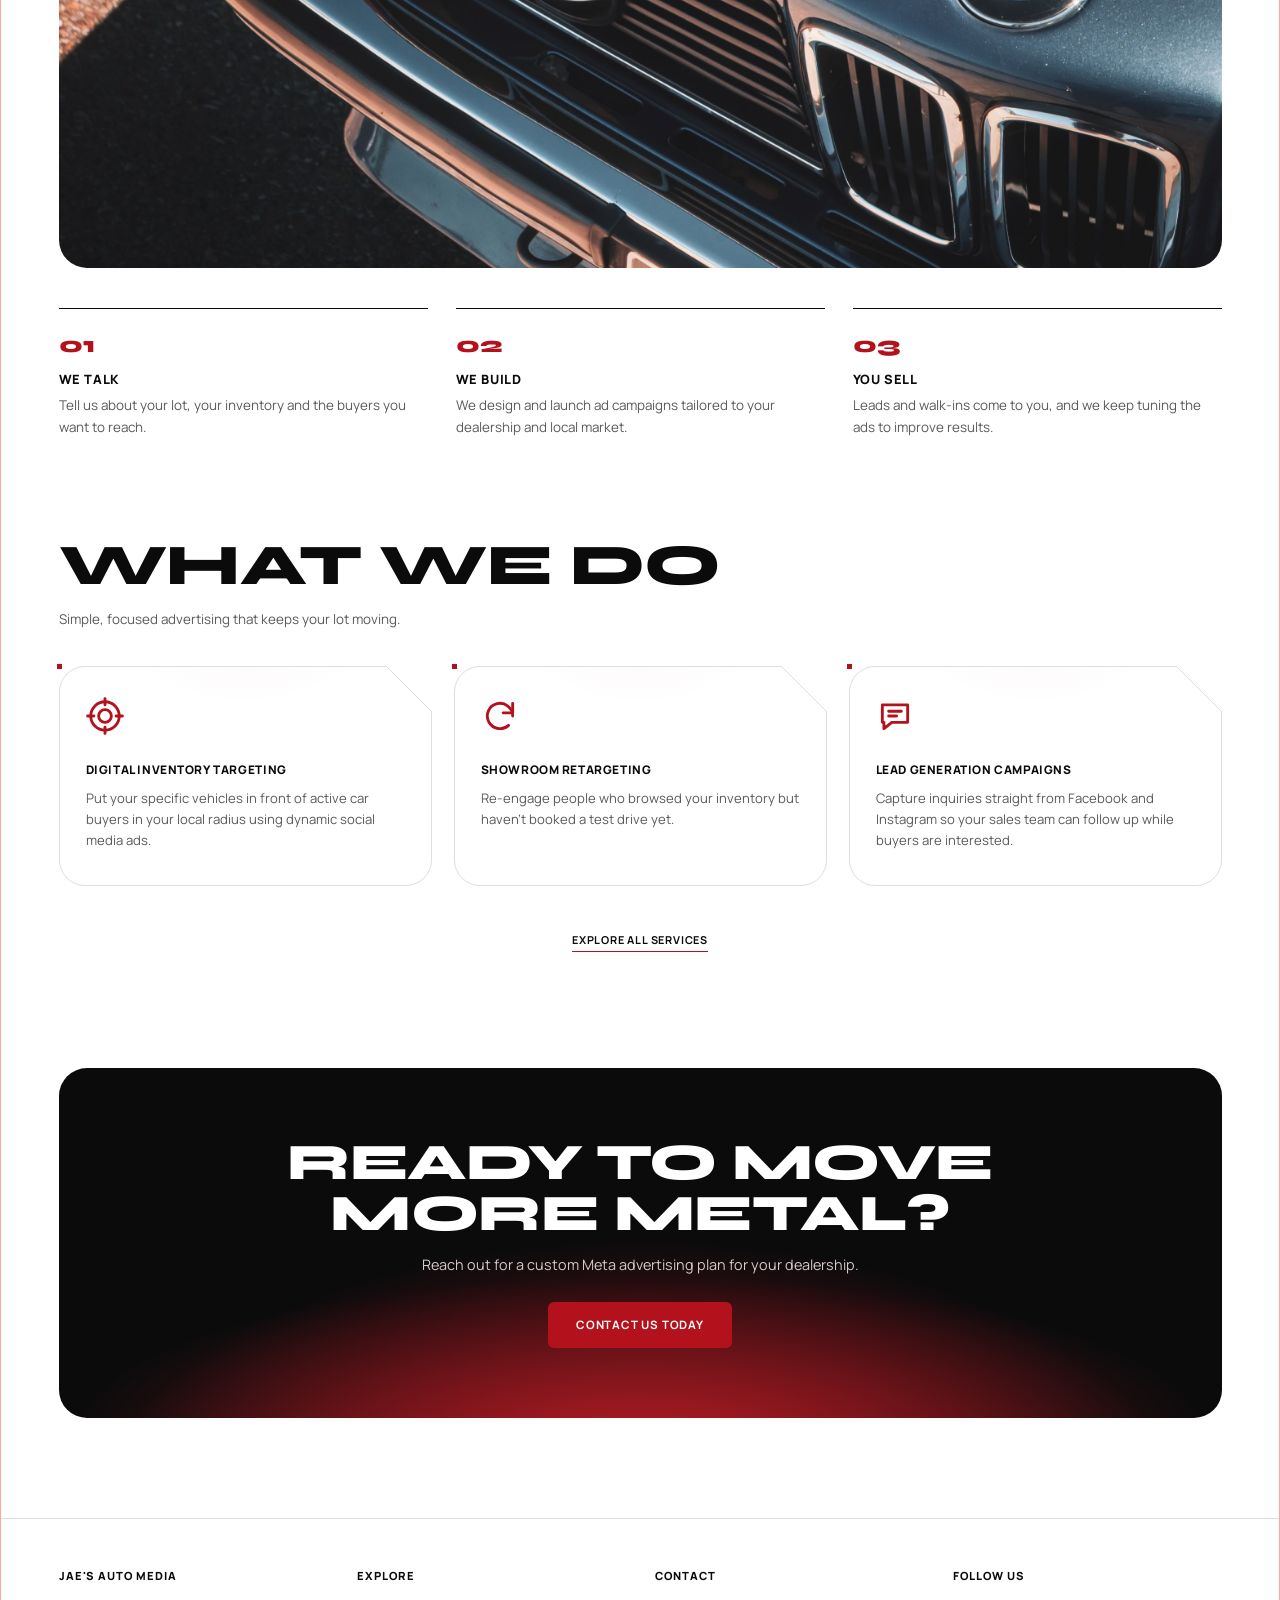
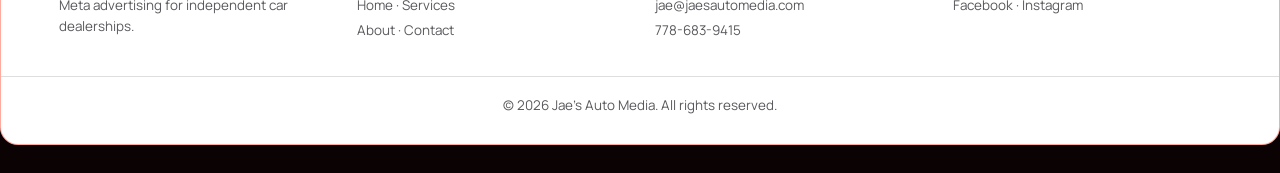
==== commit 17d81507: "Add files via upload" ====
--- a/index.html
+++ b/index.html
@@ -52,12 +52,25 @@
                         <a href="about.html">About</a>
                         <a href="contact.html">Contact</a>
                     </div>
-                    <p class="cut-sub">Meta advertising built for independent dealers</p>
-                    <div class="fields">
-                        <div class="field"><small>Platform</small><span>Meta Ads</span></div>
-                        <div class="field"><small>Focus</small><span>Independent Dealers</span></div>
-                        <a href="tel:7786839415" class="btn-red">Call 778-683-9415</a>
-                    </div>
+                    <p class="cut-sub">Leave your details and Jae will get back to you directly</p>
+                    <form class="signup" id="signup-form" action="https://formsubmit.co/jae@jaesautomedia.com" method="POST">
+                        <!-- hidden settings for the form service, plus a spam trap that real visitors never see -->
+                        <input type="text" name="_honey" class="trap" tabindex="-1" autocomplete="off" aria-hidden="true">
+                        <input type="hidden" name="_subject" value="New sign-up from jaesautomedia.com">
+                        <input type="hidden" name="_template" value="table">
+                        <input type="hidden" name="_captcha" value="false">
+                        <label class="field">
+                            <small>Name</small>
+                            <input type="text" name="name" placeholder="Your name" autocomplete="name" required>
+                        </label>
+                        <label class="field">
+                            <small>Email</small>
+                            <input type="email" name="email" placeholder="you@dealership.com" autocomplete="email" required>
+                        </label>
+                        <button type="submit" class="btn-red">Sign up</button>
+                    </form>
+                    <p class="form-note" id="form-note" role="status" aria-live="polite"></p>
+                    <p class="form-alt">Prefer to talk? <a href="tel:7786839415">Call 778-683-9415</a></p>
                 </div>
             </div>
 
--- a/styles.css
+++ b/styles.css
@@ -265,6 +265,57 @@
 
 .field span { font-size: 0.8rem; font-weight: 700; }
 
+/* sign-up form inside the cut-out */
+.signup { display: flex; flex-wrap: wrap; gap: 10px; }
+
+.signup .field {
+    display: block;
+    min-width: 190px;
+    cursor: text;
+    transition: border-color 0.2s, box-shadow 0.2s;
+}
+
+.signup .field:focus-within {
+    border-color: var(--red);
+    box-shadow: 0 0 0 3px rgba(179, 18, 28, 0.12);
+}
+
+.signup input[type="text"],
+.signup input[type="email"] {
+    display: block;
+    width: 100%;
+    padding: 0;
+    border: 0;
+    outline: 0;
+    background: transparent;
+    font-family: inherit;
+    font-size: 0.8rem;
+    font-weight: 700;
+    color: var(--ink);
+}
+
+.signup input::placeholder { color: var(--soft); font-weight: 500; }
+
+.signup .trap { position: absolute; left: -9999px; width: 1px; height: 1px; opacity: 0; }
+
+.signup button.btn-red { border: 0; font-family: inherit; cursor: pointer; }
+
+.signup button.btn-red:disabled { opacity: 0.7; cursor: progress; }
+
+.form-note { margin: 10px 0 0; min-height: 1.2em; font-size: 0.74rem; color: var(--gray); }
+
+.form-note.ok { color: var(--ink); font-weight: 700; }
+
+.form-note.ok::before { content: "\2713\00a0"; color: var(--red); }
+
+.form-note.err { color: var(--red); font-weight: 700; }
+
+.form-alt { margin: 4px 0 0; font-size: 0.74rem; color: var(--gray); }
+
+.form-alt a { color: var(--red); font-weight: 700; text-decoration: none; }
+
+.form-alt a:hover { text-decoration: underline; }
+
 .highlights {
     display: flex;
     flex-wrap: wrap;
@@ -623,7 +674,8 @@
     /* the strip becomes a normal block above the photo on small screens */
     .cutout { position: static; padding: 0 var(--pad) 22px; border-radius: 0; }
     .cutout::after { display: none; }
-    .fields .field, .fields .btn-red { flex: 1 1 100%; }
+    .fields .field, .fields .btn-red,
+    .signup .field, .signup .btn-red { flex: 1 1 100%; }
     .highlights { gap: 8px 22px; }
     .photo-work { margin-top: 40px; }
     .cta, .site-footer { margin-top: 0; }
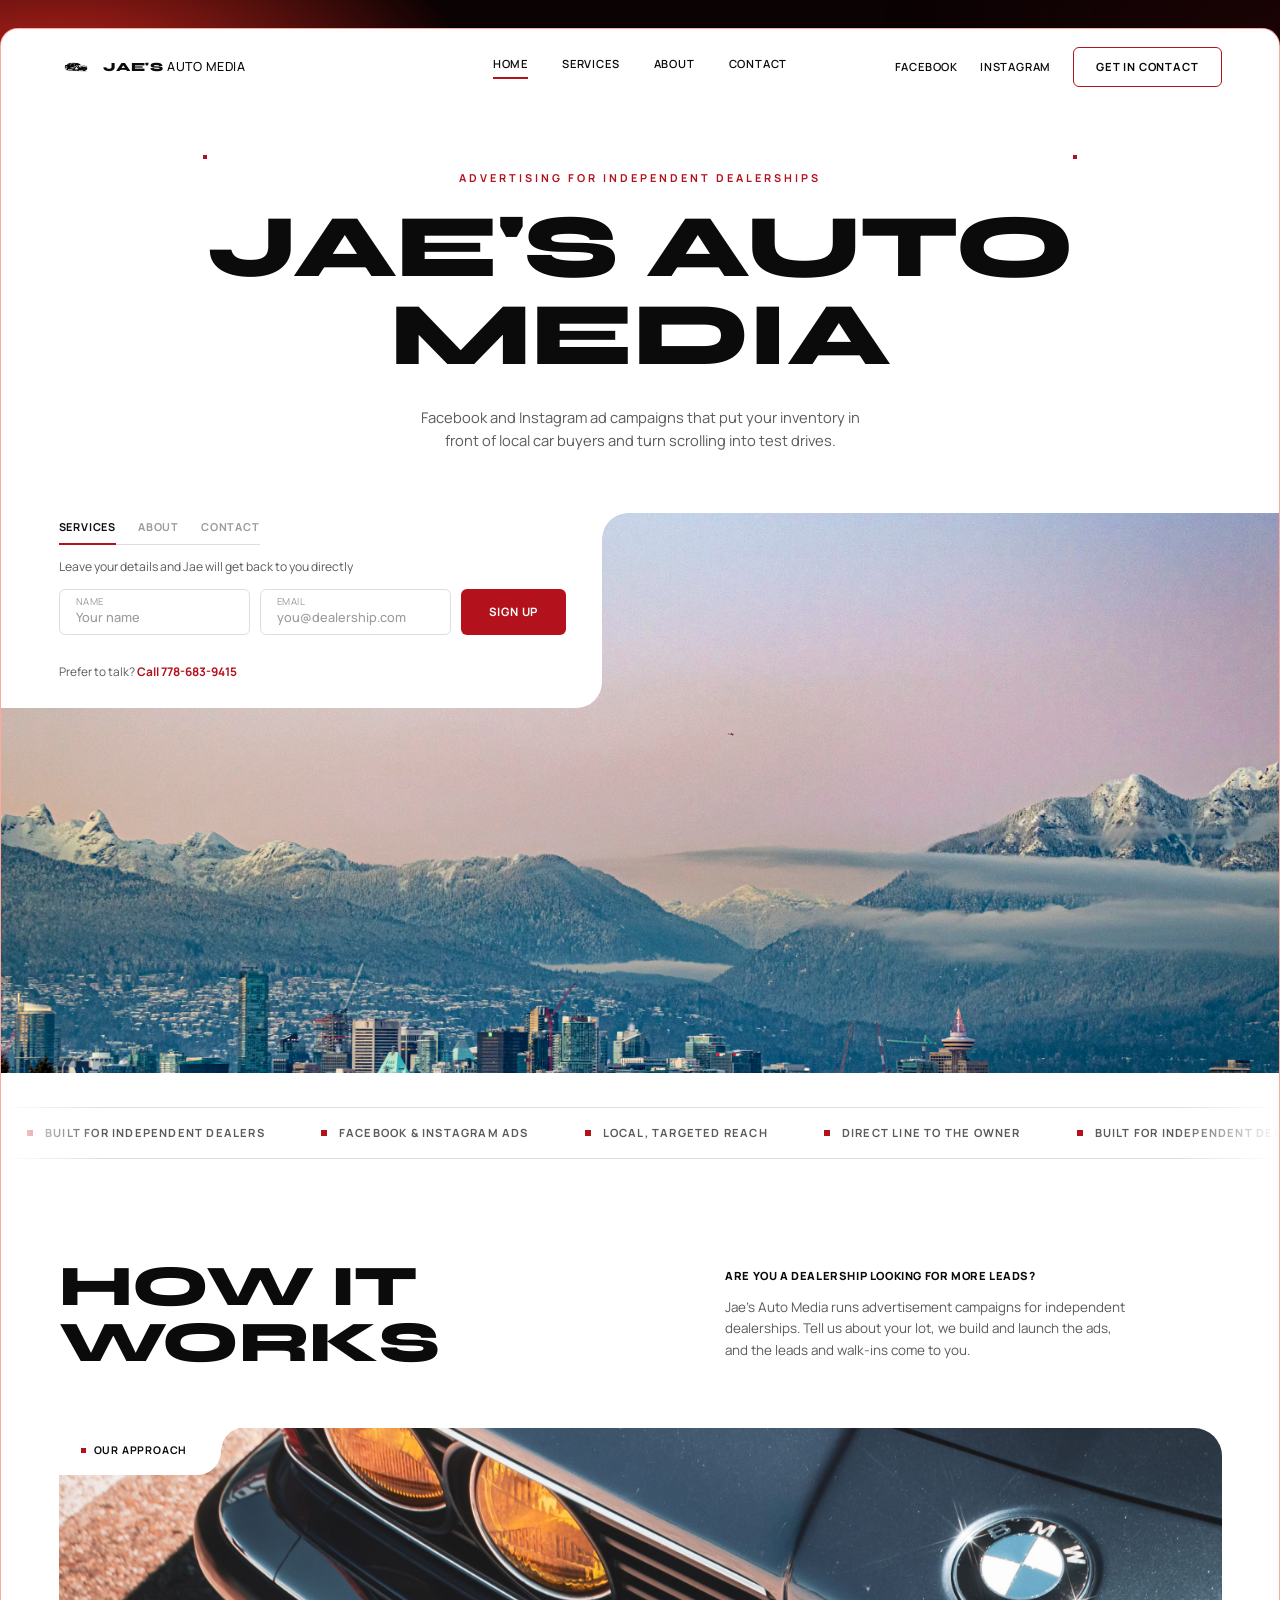
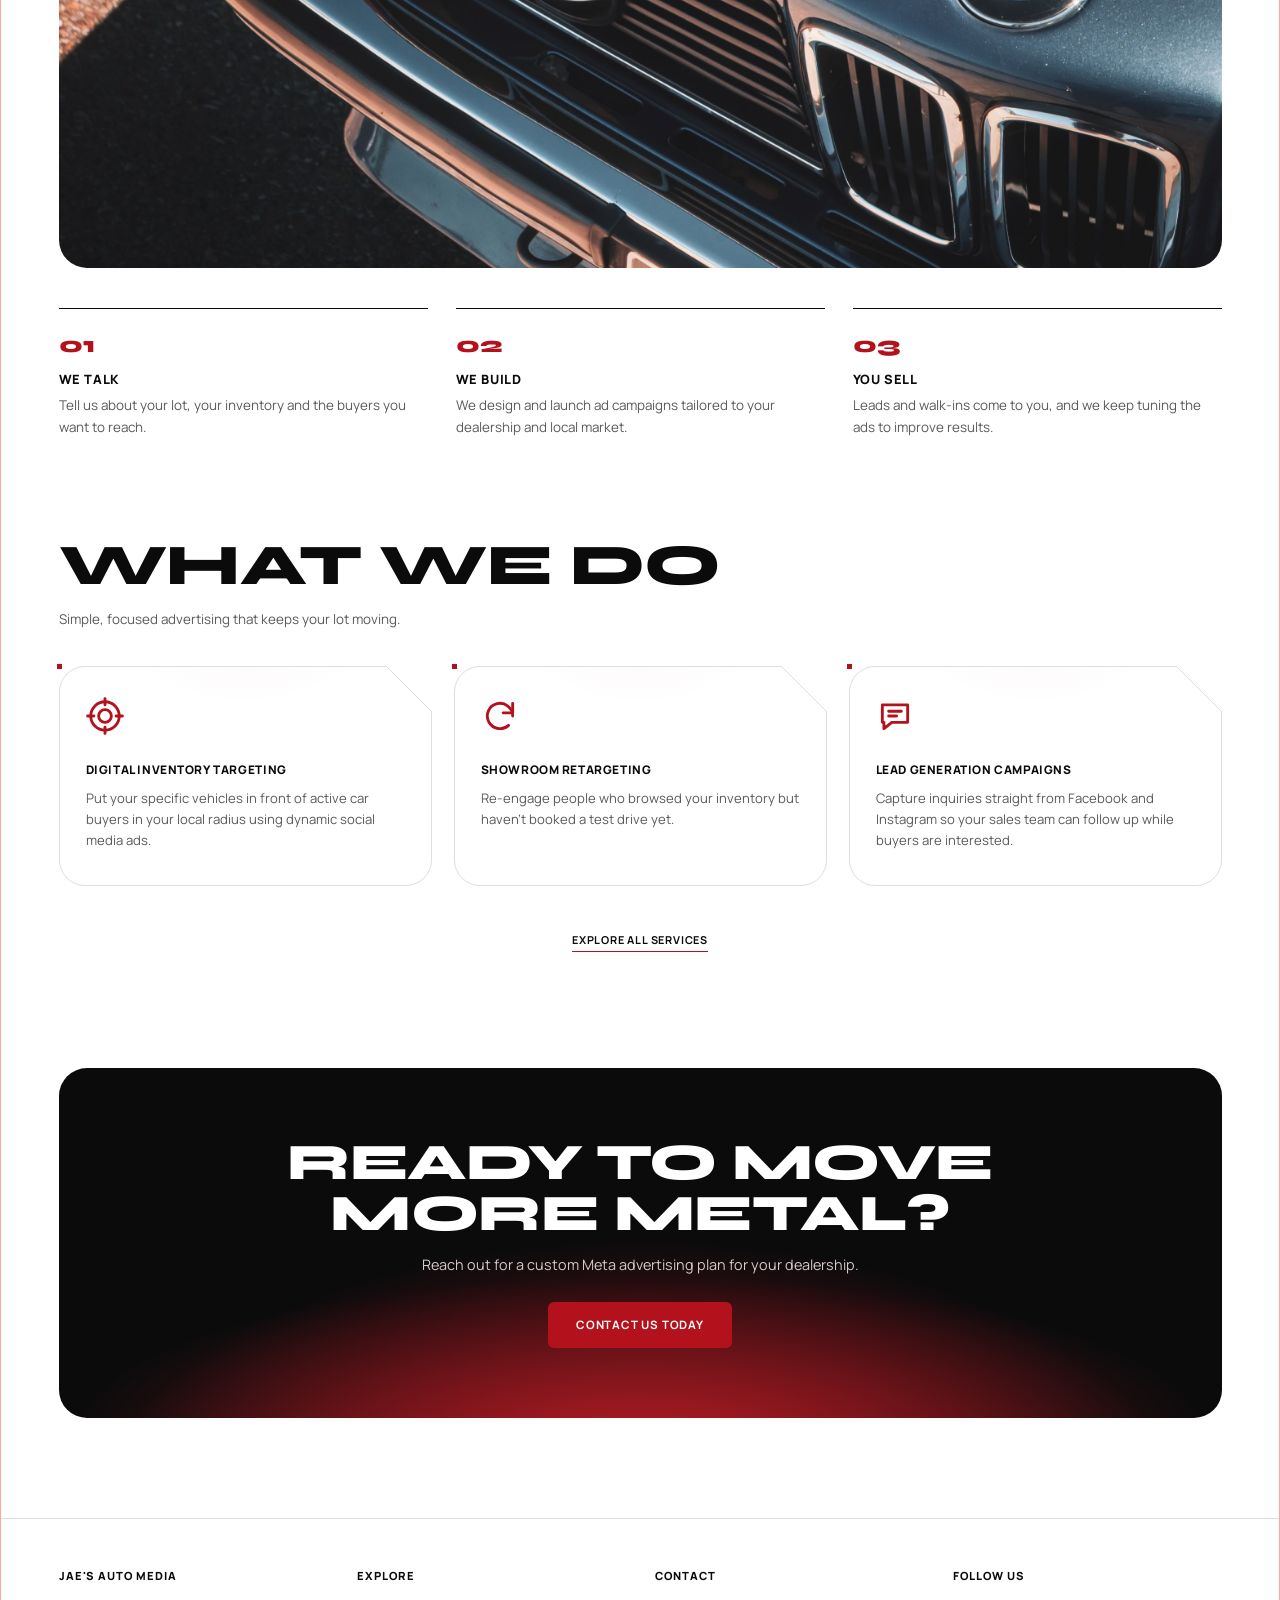
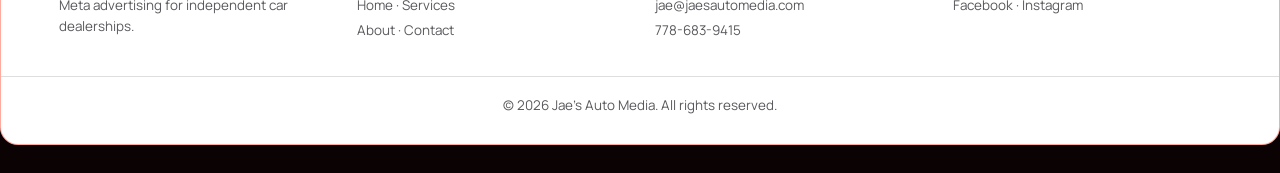
==== commit 391637b4: "Update description and text for clarity" ====
--- a/index.html
+++ b/index.html
@@ -5,7 +5,7 @@
     <meta name="viewport" content="width=device-width, initial-scale=1.0">
     <meta name="theme-color" content="#0a0203">
     <title>Jae's Auto Media | Meta Advertising for Independent Car Dealerships</title>
-    <meta name="description" content="Facebook and Instagram advertising built for independent car dealerships. Put your inventory in front of local buyers and fill your lot with real leads.">
+    <meta name="description" content="Advertising built for independent car dealerships. Put your inventory in front of local buyers and fill your lot with real leads.">
     <link rel="preconnect" href="https://fonts.googleapis.com">
     <link rel="preconnect" href="https://fonts.gstatic.com" crossorigin>
     <link href="https://fonts.googleapis.com/css2?family=Manrope:wght@400;500;600;700;800&family=Syne:wght@700;800&display=swap" rel="stylesheet">
@@ -53,19 +53,16 @@
                         <a href="contact.html">Contact</a>
                     </div>
                     <p class="cut-sub">Leave your details and Jae will get back to you directly</p>
-                    <form class="signup" id="signup-form" action="https://formsubmit.co/jae@jaesautomedia.com" method="POST">
-                        <!-- hidden settings for the form service, plus a spam trap that real visitors never see -->
-                        <input type="text" name="_honey" class="trap" tabindex="-1" autocomplete="off" aria-hidden="true">
-                        <input type="hidden" name="_subject" value="New sign-up from jaesautomedia.com">
-                        <input type="hidden" name="_template" value="table">
-                        <input type="hidden" name="_captcha" value="false">
+                    <form class="signup" id="signup-form" action="https://formsubmit.io/f/230b3058-38d5-4f60-9c1b-e684c7fa2852" method="POST">
+                        <!-- spam trap: bots fill it in, people never see it. Leave it empty. -->
+                        <input type="text" name="_formsubmit_id" class="trap" tabindex="-1" autocomplete="off" aria-hidden="true">
                         <label class="field">
                             <small>Name</small>
-                            <input type="text" name="name" placeholder="Your name" autocomplete="name" required>
+                            <input type="text" name="Full name" placeholder="Your name" autocomplete="name" required>
                         </label>
                         <label class="field">
                             <small>Email</small>
-                            <input type="email" name="email" placeholder="you@dealership.com" autocomplete="email" required>
+                            <input type="email" name="Email" placeholder="you@dealership.com" autocomplete="email" required>
                         </label>
                         <button type="submit" class="btn-red">Sign up</button>
                     </form>
@@ -109,7 +106,7 @@
                 <h2 class="display section-title">How it works</h2>
                 <div class="side-text">
                     <h4>Are you a dealership looking for more leads?</h4>
-                    <p>Jae's Auto Media runs Facebook and Instagram campaigns for independent dealerships. Tell us about your lot, we build and launch the ads, and the leads and walk-ins come to you.</p>
+                    <p>Jae's Auto Media runs advertisement campaigns for independent dealerships. Tell us about your lot, we build and launch the ads, and the leads and walk-ins come to you.</p>
                 </div>
             </div>
 
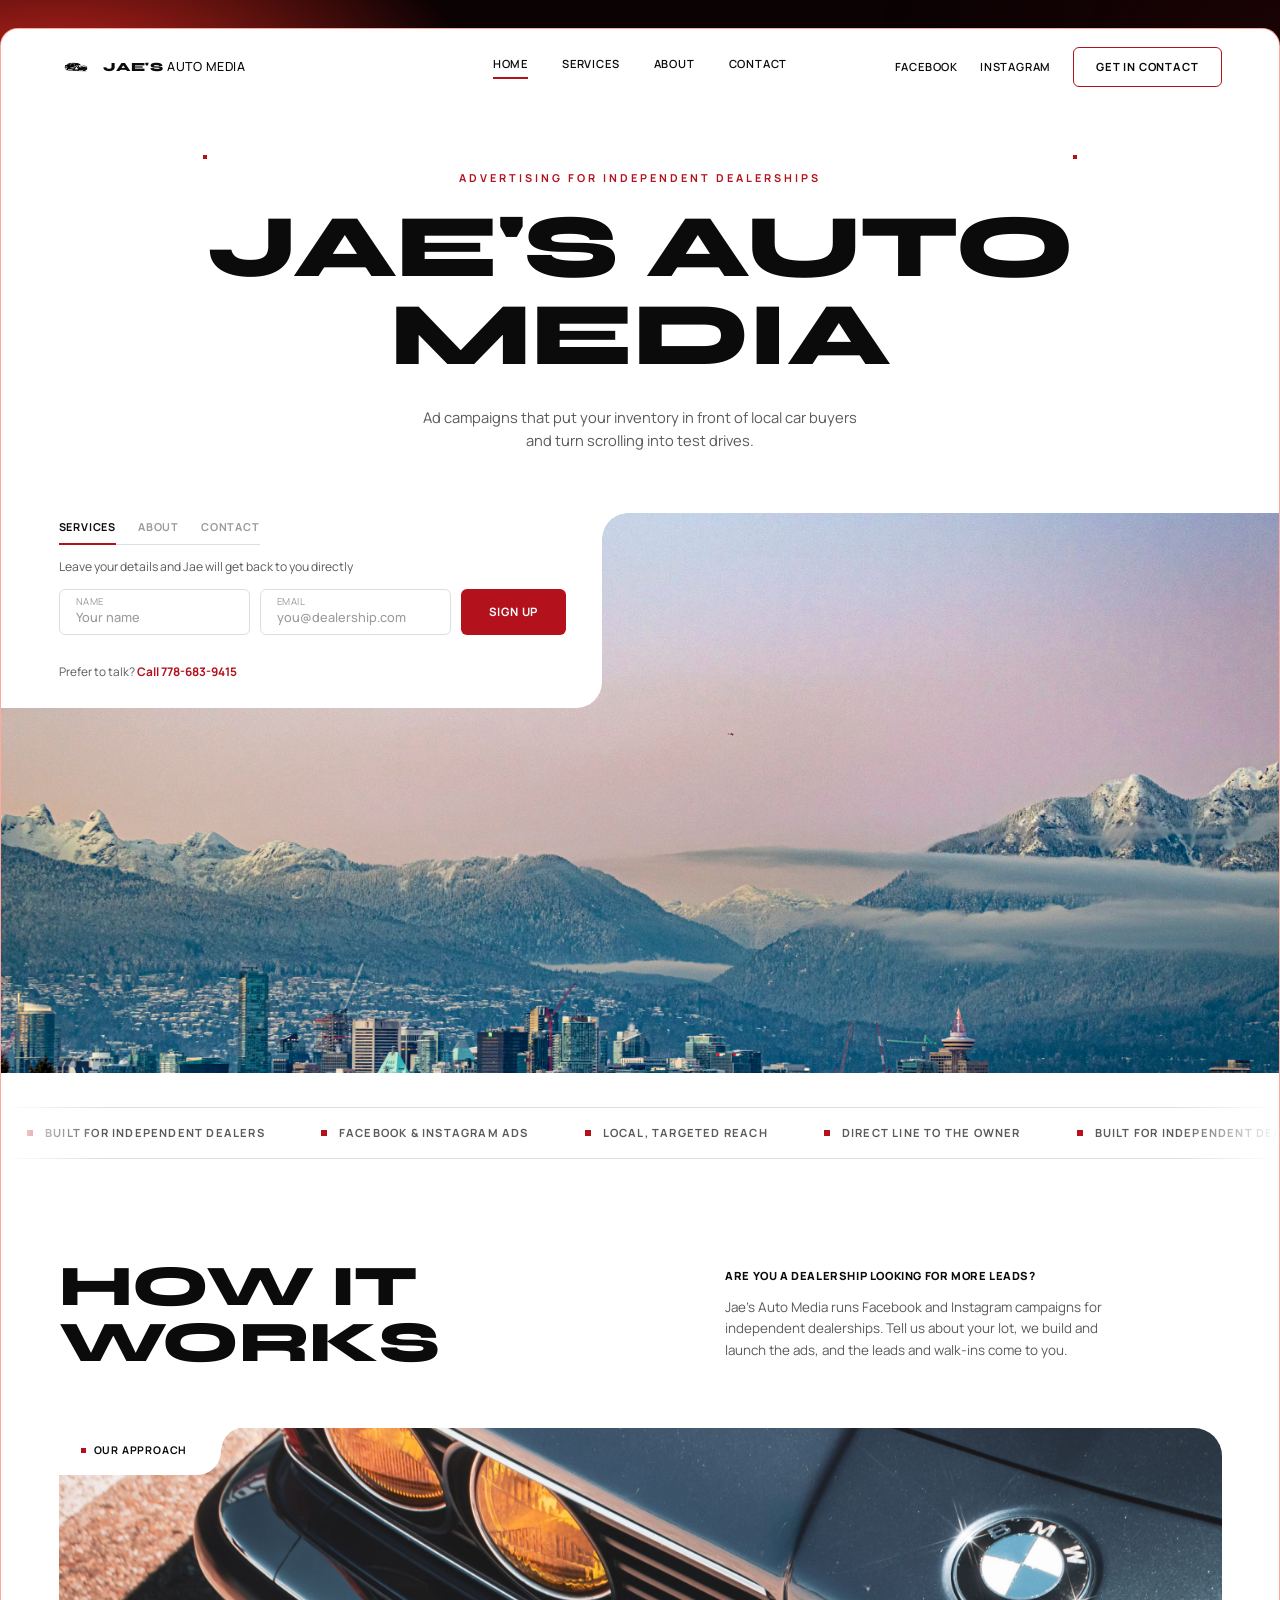
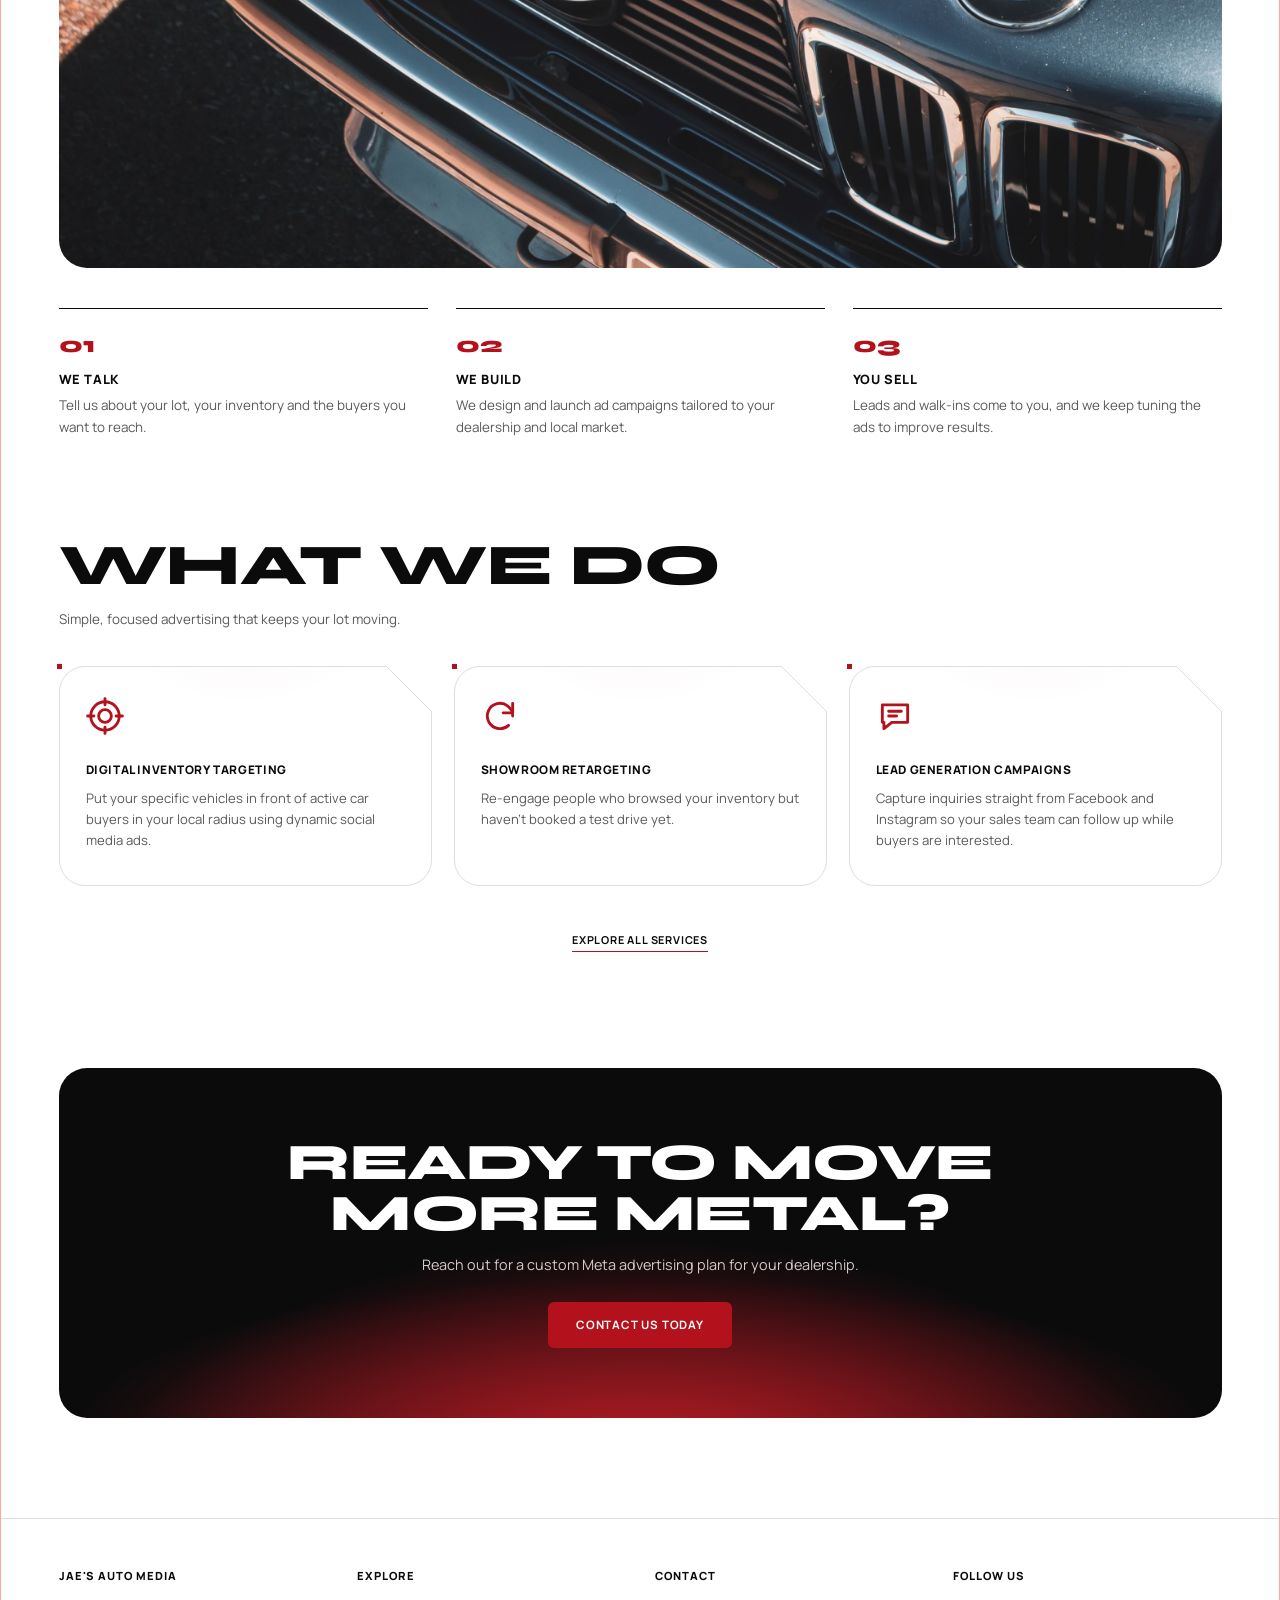
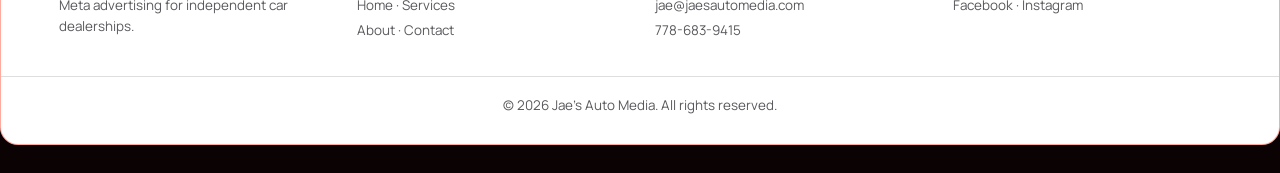
==== commit 0ee0202b: "Update meta description and hero text for clarity" ====
--- a/index.html
+++ b/index.html
@@ -5,7 +5,7 @@
     <meta name="viewport" content="width=device-width, initial-scale=1.0">
     <meta name="theme-color" content="#0a0203">
     <title>Jae's Auto Media | Meta Advertising for Independent Car Dealerships</title>
-    <meta name="description" content="Advertising built for independent car dealerships. Put your inventory in front of local buyers and fill your lot with real leads.">
+    <meta name="description" content="Facebook and Instagram advertising built for independent car dealerships. Put your inventory in front of local buyers and fill your lot with real leads.">
     <link rel="preconnect" href="https://fonts.googleapis.com">
     <link rel="preconnect" href="https://fonts.gstatic.com" crossorigin>
     <link href="https://fonts.googleapis.com/css2?family=Manrope:wght@400;500;600;700;800&family=Syne:wght@700;800&display=swap" rel="stylesheet">
@@ -41,7 +41,7 @@
             <div class="hero-text">
                 <p class="eyebrow">Advertising for independent dealerships</p>
                 <h1 class="display">Jae's Auto Media</h1>
-                <p class="hero-sub">Facebook and Instagram ad campaigns that put your inventory in front of local car buyers and turn scrolling into test drives.</p>
+                <p class="hero-sub">Ad campaigns that put your inventory in front of local car buyers and turn scrolling into test drives.</p>
             </div>
 
             <div class="hero-media">
@@ -106,7 +106,7 @@
                 <h2 class="display section-title">How it works</h2>
                 <div class="side-text">
                     <h4>Are you a dealership looking for more leads?</h4>
-                    <p>Jae's Auto Media runs advertisement campaigns for independent dealerships. Tell us about your lot, we build and launch the ads, and the leads and walk-ins come to you.</p>
+                    <p>Jae's Auto Media runs Facebook and Instagram campaigns for independent dealerships. Tell us about your lot, we build and launch the ads, and the leads and walk-ins come to you.</p>
                 </div>
             </div>
 
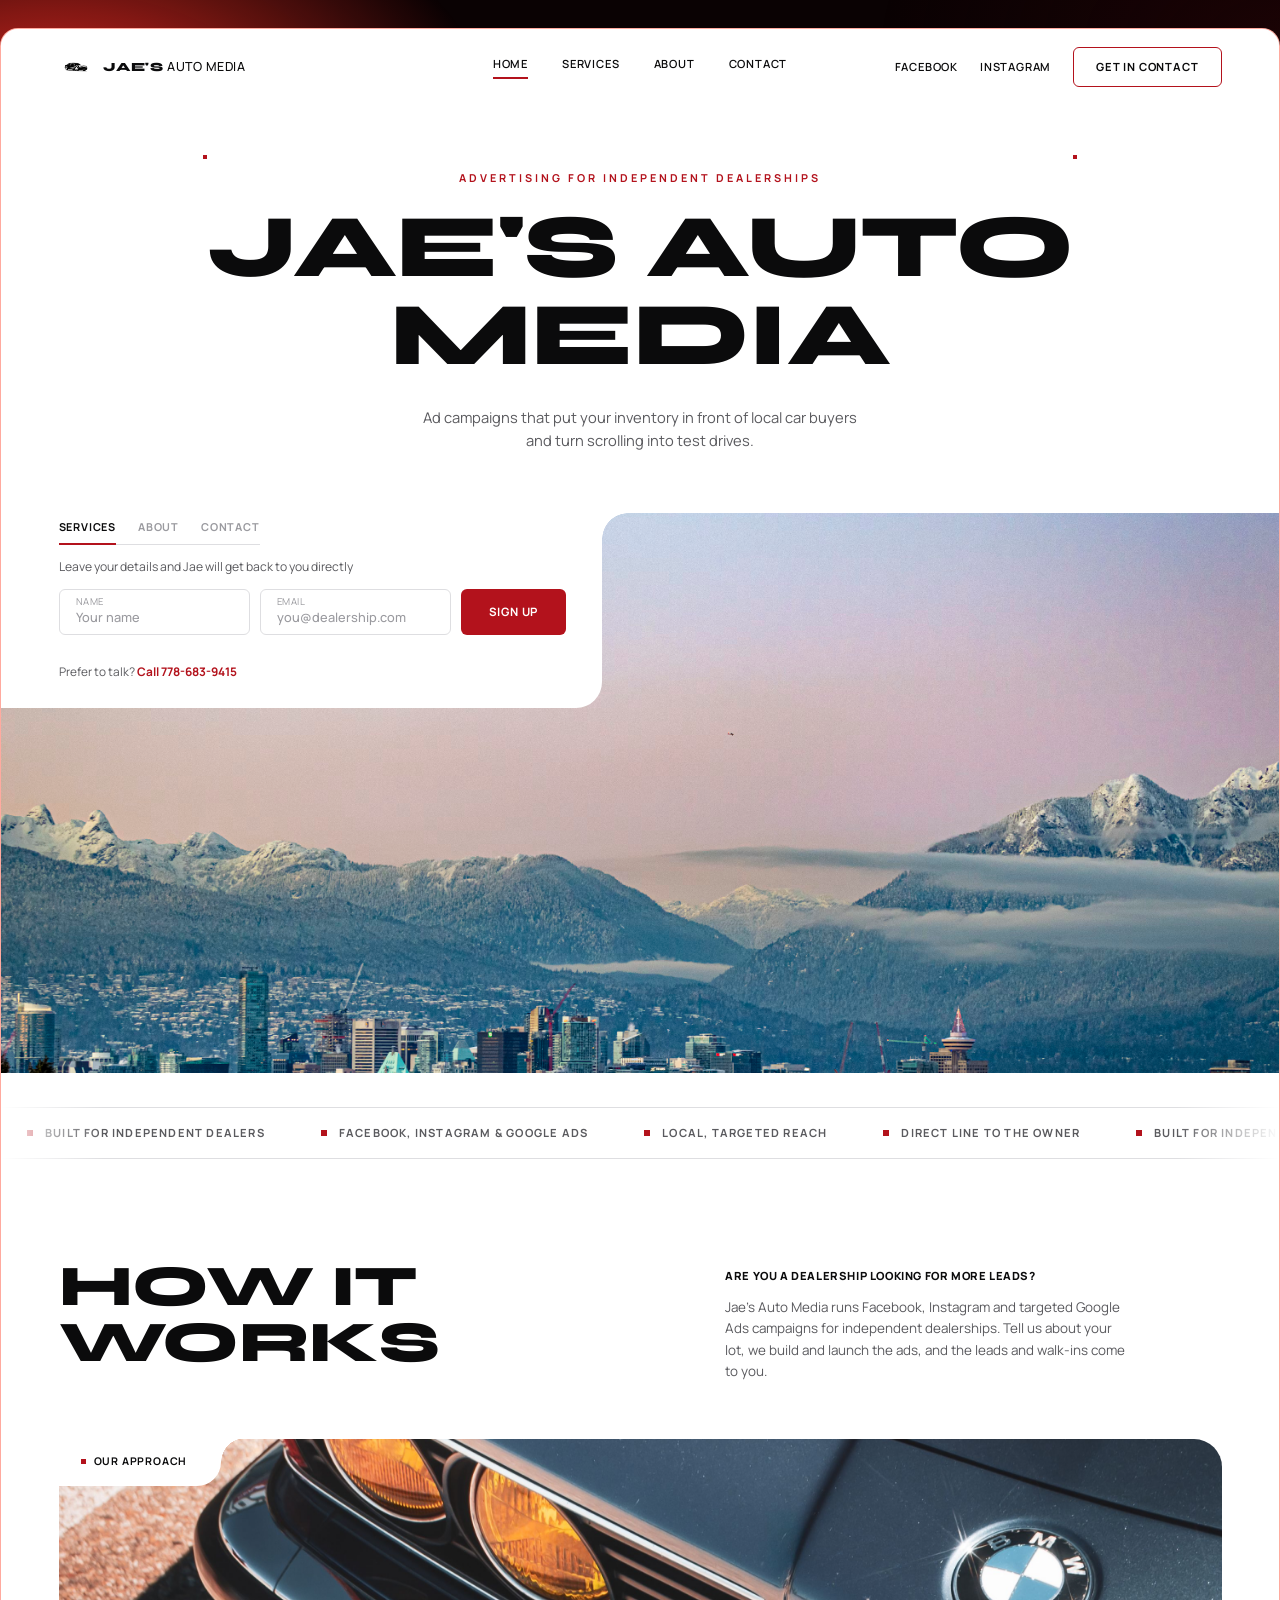
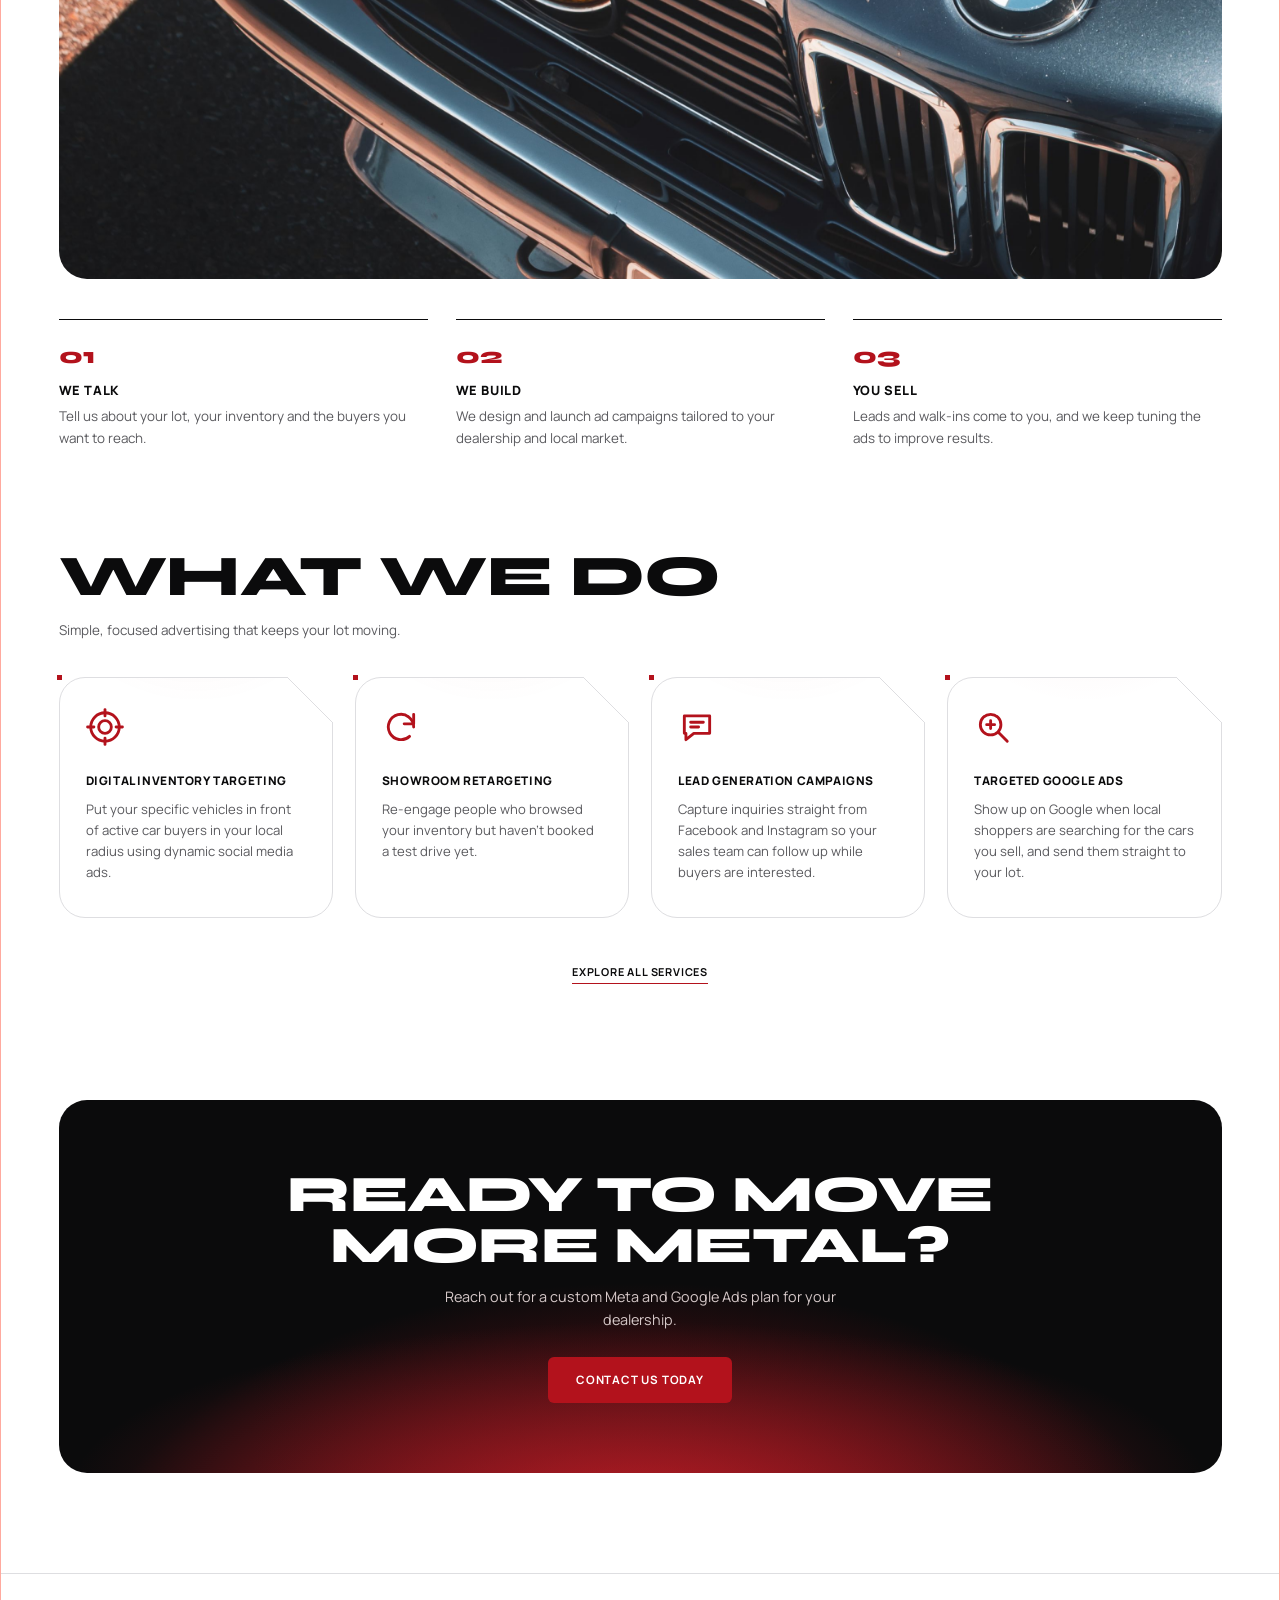
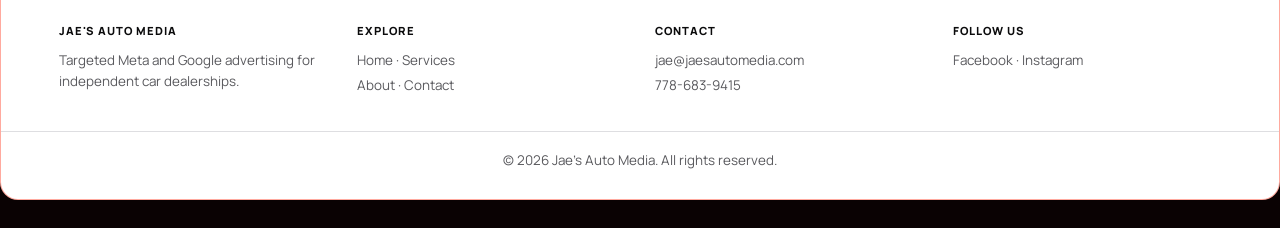
==== commit 4eef9cf6: "Add files via upload" ====
--- a/index.html
+++ b/index.html
@@ -4,8 +4,8 @@
     <meta charset="UTF-8">
     <meta name="viewport" content="width=device-width, initial-scale=1.0">
     <meta name="theme-color" content="#0a0203">
-    <title>Jae's Auto Media | Meta Advertising for Independent Car Dealerships</title>
-    <meta name="description" content="Facebook and Instagram advertising built for independent car dealerships. Put your inventory in front of local buyers and fill your lot with real leads.">
+    <title>Jae's Auto Media | Meta and Google Ads for Independent Car Dealerships</title>
+    <meta name="description" content="Targeted Facebook, Instagram and Google advertising built for independent car dealerships. Put your inventory in front of local buyers and fill your lot with real leads.">
     <link rel="preconnect" href="https://fonts.googleapis.com">
     <link rel="preconnect" href="https://fonts.gstatic.com" crossorigin>
     <link href="https://fonts.googleapis.com/css2?family=Manrope:wght@400;500;600;700;800&family=Syne:wght@700;800&display=swap" rel="stylesheet">
@@ -75,25 +75,25 @@
                 <div class="ticker-track">
                     <div class="ticker-group">
                         <span>Built for independent dealers</span>
-                        <span>Facebook &amp; Instagram ads</span>
+                        <span>Facebook, Instagram &amp; Google ads</span>
                         <span>Local, targeted reach</span>
                         <span>Direct line to the owner</span>
                     </div>
                     <div class="ticker-group" aria-hidden="true">
                         <span>Built for independent dealers</span>
-                        <span>Facebook &amp; Instagram ads</span>
+                        <span>Facebook, Instagram &amp; Google ads</span>
                         <span>Local, targeted reach</span>
                         <span>Direct line to the owner</span>
                     </div>
                     <div class="ticker-group" aria-hidden="true">
                         <span>Built for independent dealers</span>
-                        <span>Facebook &amp; Instagram ads</span>
+                        <span>Facebook, Instagram &amp; Google ads</span>
                         <span>Local, targeted reach</span>
                         <span>Direct line to the owner</span>
                     </div>
                     <div class="ticker-group" aria-hidden="true">
                         <span>Built for independent dealers</span>
-                        <span>Facebook &amp; Instagram ads</span>
+                        <span>Facebook, Instagram &amp; Google ads</span>
                         <span>Local, targeted reach</span>
                         <span>Direct line to the owner</span>
                     </div>
@@ -106,7 +106,7 @@
                 <h2 class="display section-title">How it works</h2>
                 <div class="side-text">
                     <h4>Are you a dealership looking for more leads?</h4>
-                    <p>Jae's Auto Media runs Facebook and Instagram campaigns for independent dealerships. Tell us about your lot, we build and launch the ads, and the leads and walk-ins come to you.</p>
+                    <p>Jae's Auto Media runs Facebook, Instagram and targeted Google Ads campaigns for independent dealerships. Tell us about your lot, we build and launch the ads, and the leads and walk-ins come to you.</p>
                 </div>
             </div>
 
@@ -153,6 +153,11 @@
                     <h3>Lead Generation Campaigns</h3>
                     <p>Capture inquiries straight from Facebook and Instagram so your sales team can follow up while buyers are interested.</p>
                 </a>
+                <a href="services.html" class="card">
+                    <div class="icon"><svg viewBox="0 0 24 24" fill="none" stroke="currentColor" stroke-width="1.8" stroke-linecap="round" stroke-linejoin="round" aria-hidden="true"><circle cx="10.5" cy="10.5" r="6.5"/><path d="M15.5 15.5 21 21"/><path d="M8 10.5h5M10.5 8v5"/></svg></div>
+                    <h3>Targeted Google Ads</h3>
+                    <p>Show up on Google when local shoppers are searching for the cars you sell, and send them straight to your lot.</p>
+                </a>
             </div>
 
             <p class="link-row"><a href="services.html" class="underline-link">Explore all services</a></p>
@@ -161,7 +166,7 @@
         <section class="cta">
             <div class="cta-box">
                 <h2 class="display">Ready to move more metal?</h2>
-                <p>Reach out for a custom Meta advertising plan for your dealership.</p>
+                <p>Reach out for a custom Meta and Google Ads plan for your dealership.</p>
                 <a href="contact.html" class="btn-red">Contact us today</a>
             </div>
         </section>
@@ -171,7 +176,7 @@
         <div class="footer-grid">
             <div>
                 <h3>Jae's Auto Media</h3>
-                <p>Meta advertising for independent car dealerships.</p>
+                <p>Targeted Meta and Google advertising for independent car dealerships.</p>
             </div>
             <div>
                 <h3>Explore</h3>
--- a/styles.css
+++ b/styles.css
@@ -384,6 +384,7 @@
 .photo-1 { background-image: url('images/car1.jpg'), linear-gradient(135deg, #0a0203, #4a0509 55%, #b3121c); }
 .photo-2 { background-image: url('images/car2.jpg'), linear-gradient(135deg, #1b0305, #6e0a10 55%, #d9232d); }
 .photo-3 { background-image: url('images/car3.jpg'), linear-gradient(135deg, #0a0203, #8e0e15 55%, #d9232d); }
+.photo-4 { background-image: url('images/car4.jpg'), linear-gradient(135deg, #1b0305, #4a0509 55%, #b3121c); }
 
 /* About photo: put your picture at images/about.jpg */
 .photo-about { background-image: url('images/about.jpg'), linear-gradient(135deg, #0a0203, #4a0509 55%, #b3121c); }
